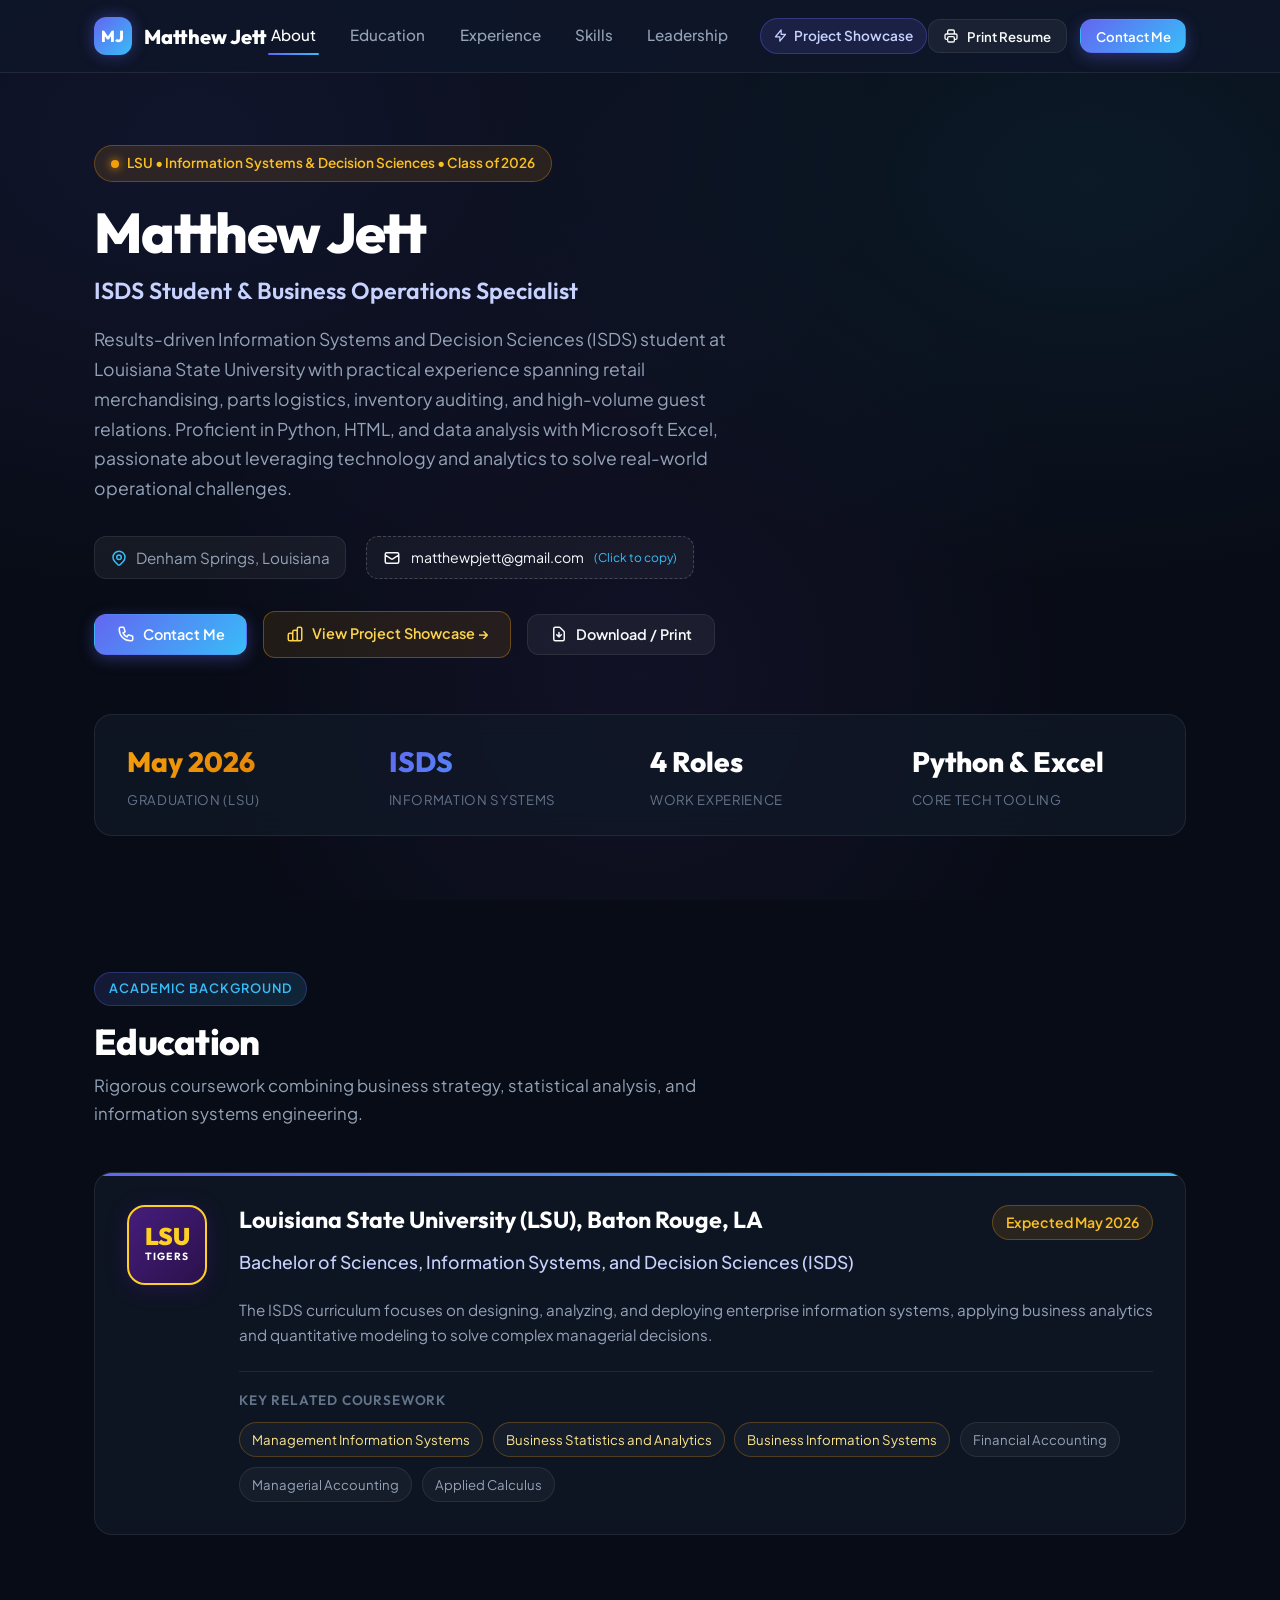
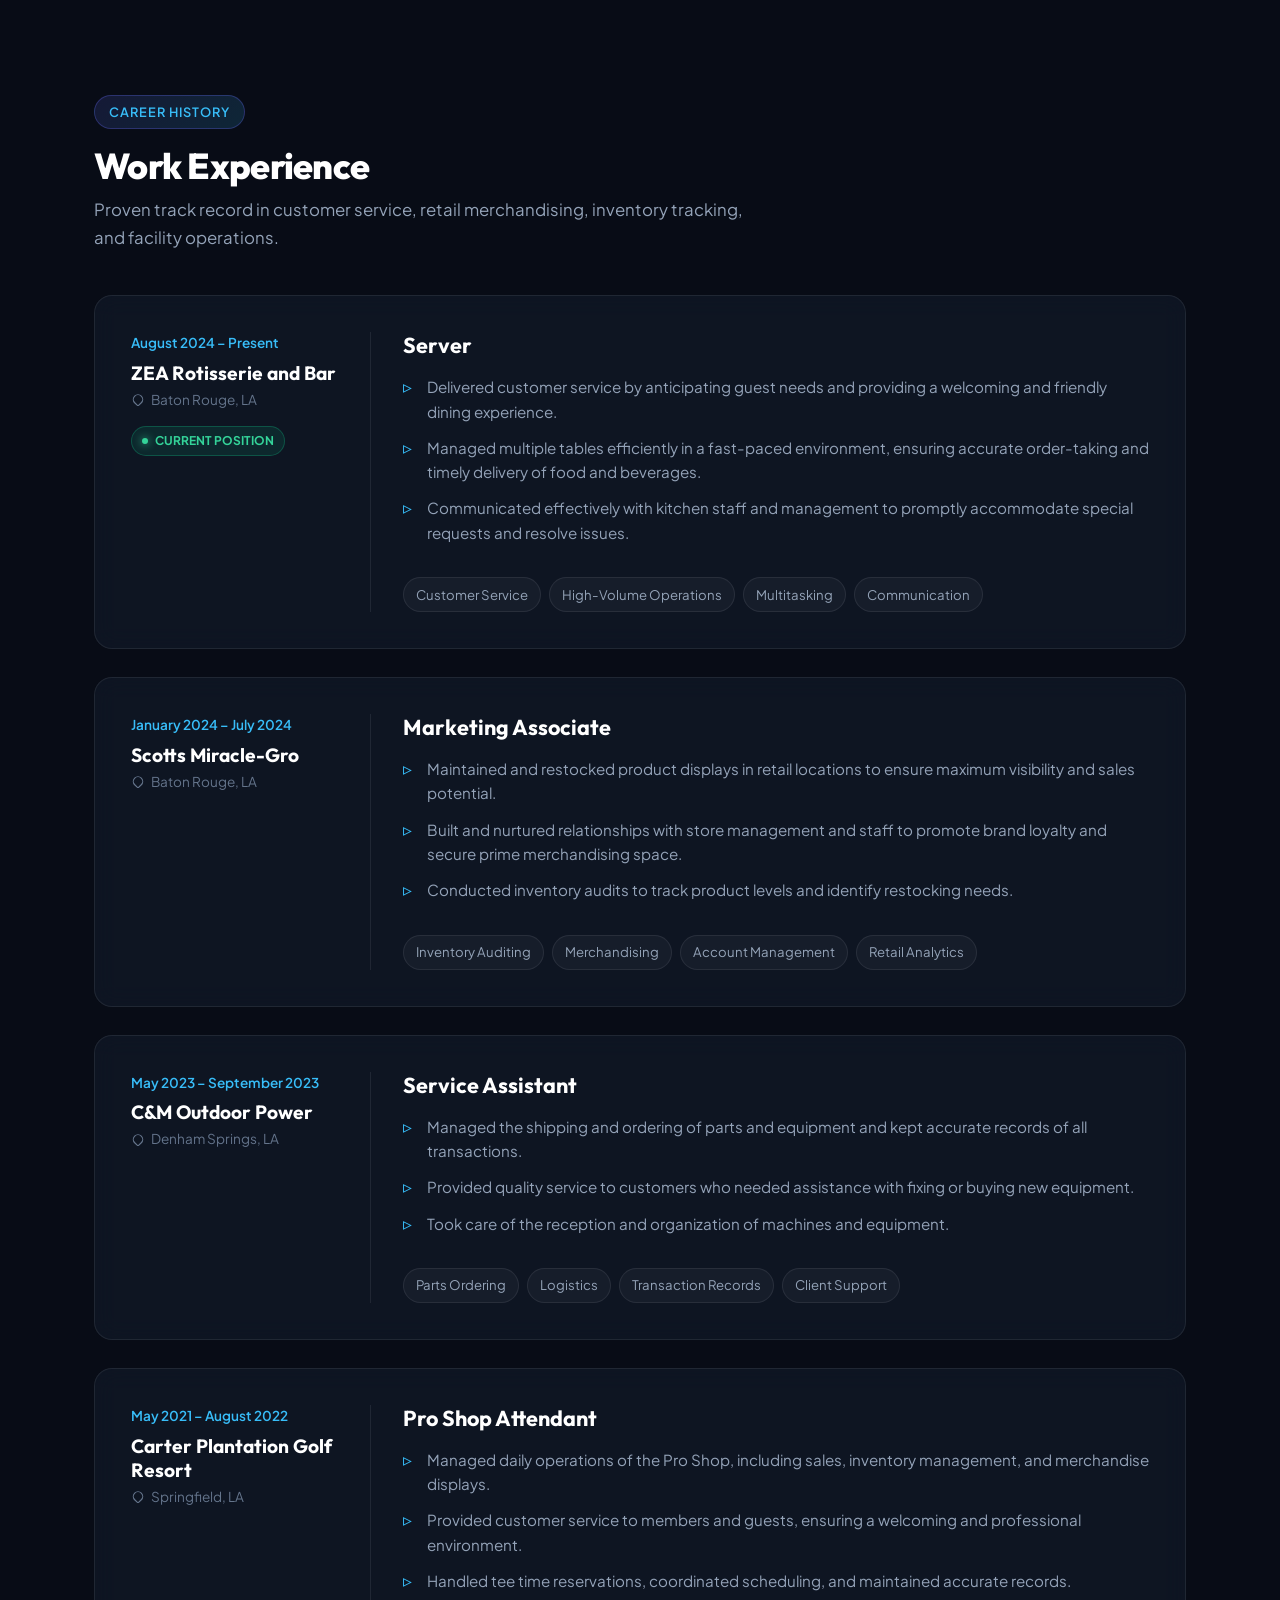
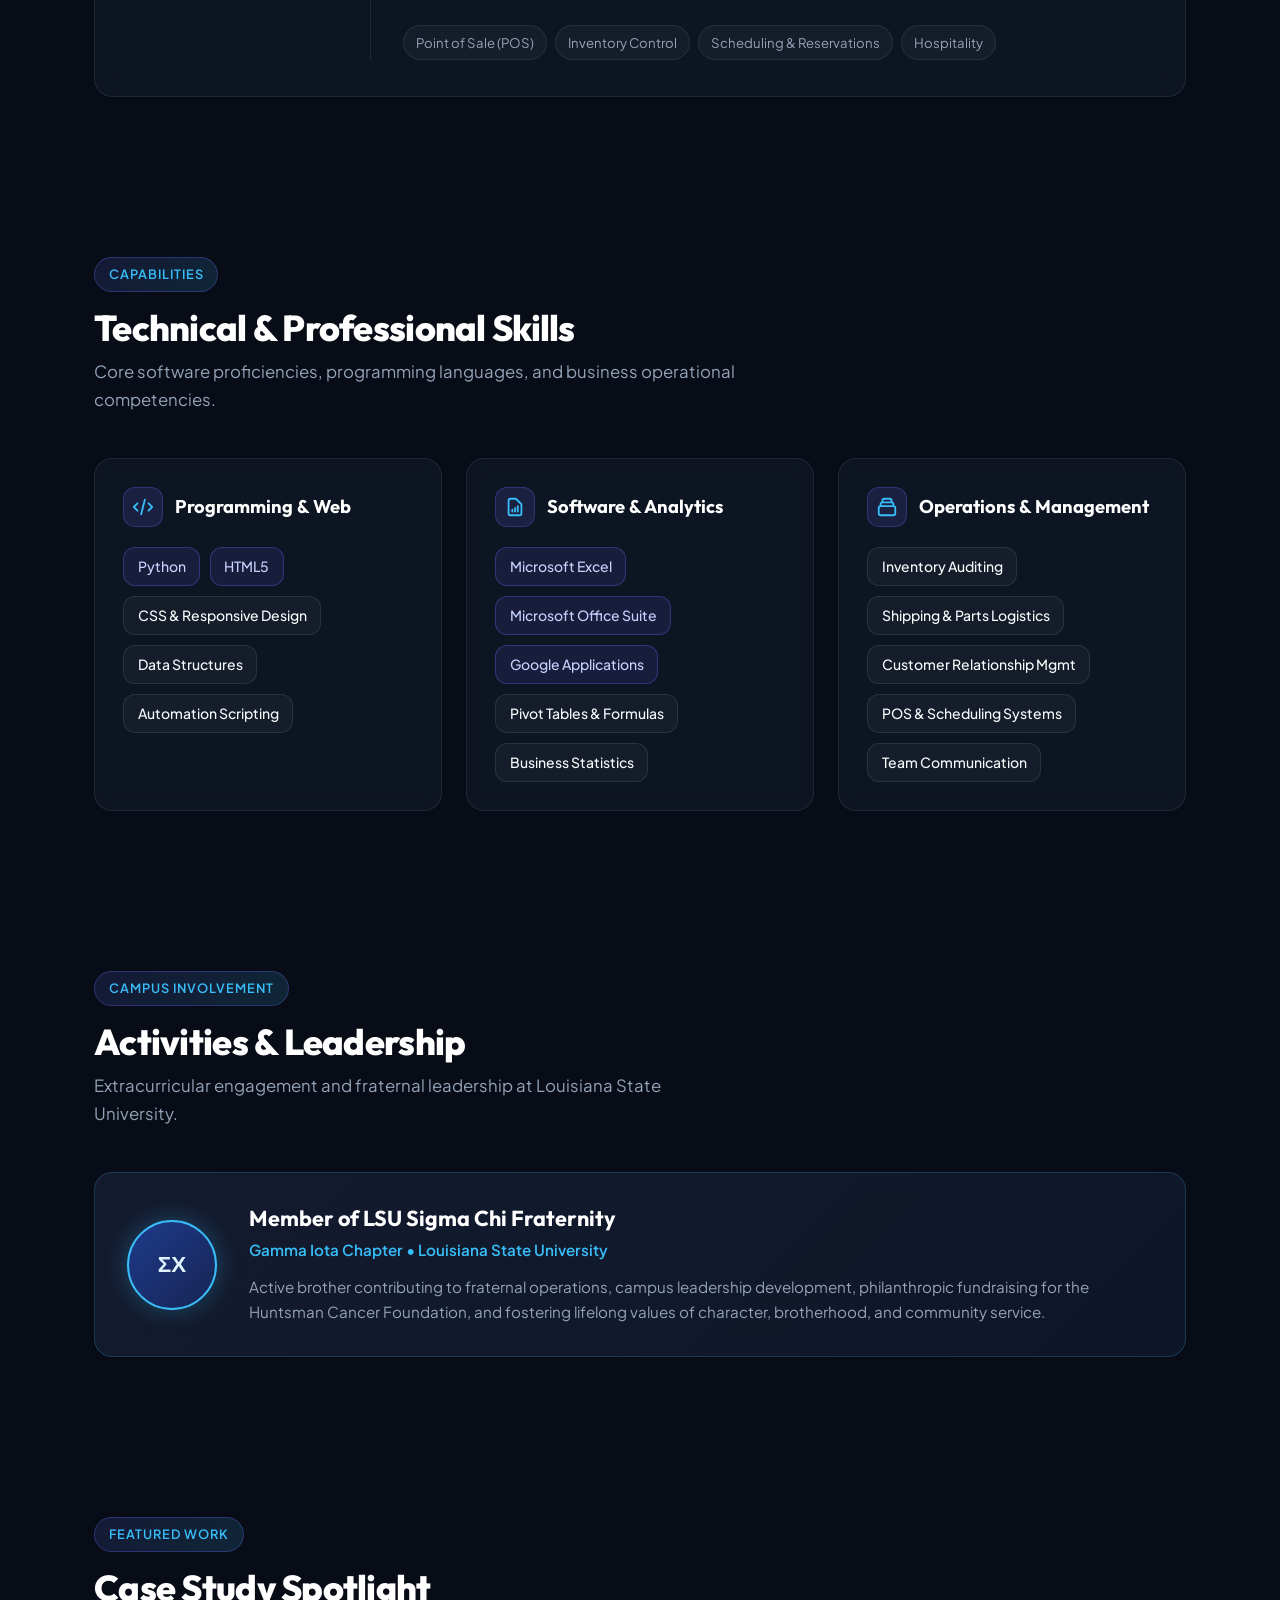
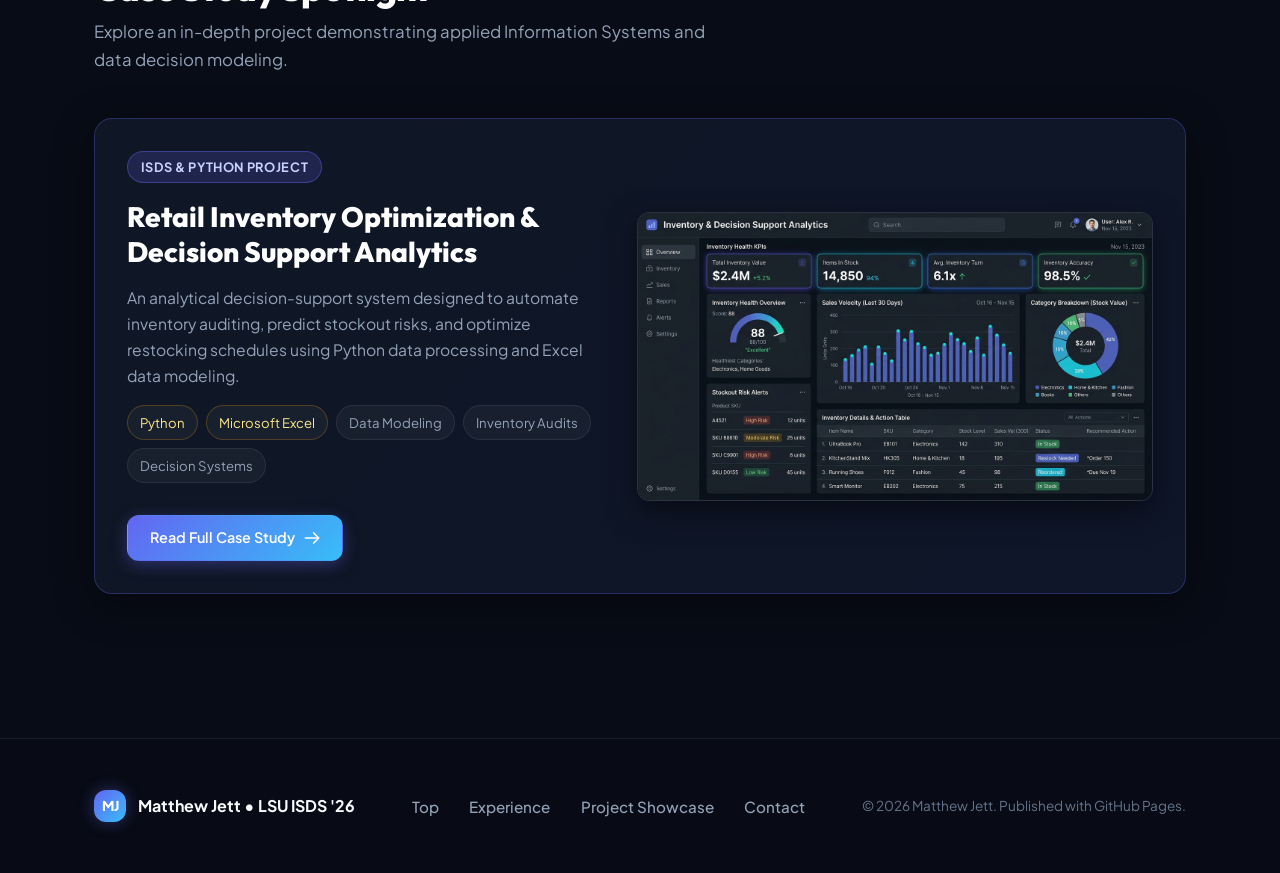
==== index.html @ 6f2dfeb3 "Launch Matthew Jett resume and project showcase website" ====
<!DOCTYPE html>
<html lang="en">
<head>
  <meta charset="UTF-8">
  <meta name="viewport" content="width=device-width, initial-scale=1.0">
  <meta name="description" content="Matthew Jett — Information Systems and Decision Sciences (ISDS) Student at Louisiana State University (LSU). Professional resume, experience, skills, and projects.">
  <meta name="keywords" content="Matthew Jett, Resume, LSU, Information Systems, Decision Sciences, ISDS, Python, Excel, Business Analytics, Denham Springs Louisiana">
  <meta name="author" content="Matthew Jett">

  <title>Matthew Jett | Resume & Portfolio | LSU Information Systems & Decision Sciences</title>

  <!-- Preconnect to Google Fonts -->
  <link rel="preconnect" href="https://fonts.googleapis.com">
  <link rel="preconnect" href="https://fonts.gstatic.com" crossorigin>

  <!-- Stylesheet -->
  <link rel="stylesheet" href="./css/style.css">
</head>
<body>

  <!-- =========================================================================
       NAVIGATION BAR
       ========================================================================= -->
  <header class="navbar" id="navbar">
    <div class="container nav-container">
      <a href="#about" class="nav-brand" aria-label="Matthew Jett Home">
        <div class="brand-monogram">MJ</div>
        <span>Matthew Jett</span>
      </a>

      <!-- Desktop & Mobile Navigation Links -->
      <nav>
        <ul class="nav-menu" id="navMenu">
          <li><a href="#about" class="nav-link active">About</a></li>
          <li><a href="#education" class="nav-link">Education</a></li>
          <li><a href="#experience" class="nav-link">Experience</a></li>
          <li><a href="#skills" class="nav-link">Skills</a></li>
          <li><a href="#activities" class="nav-link">Leadership</a></li>
          <li>
            <a href="./project.html" class="nav-link-badge" id="navProjectLink">
              <svg width="15" height="15" fill="none" viewBox="0 0 24 24" stroke="currentColor">
                <path stroke-linecap="round" stroke-linejoin="round" stroke-width="2" d="M13 10V3L4 14h7v7l9-11h-7z" />
              </svg>
              Project Showcase
            </a>
          </li>
        </ul>
      </nav>

      <!-- Nav Actions (Print & Contact) -->
      <div class="nav-actions">
        <button type="button" class="btn btn-secondary btn-sm js-print-resume" id="navPrintBtn" title="Print or save as PDF">
          <svg width="16" height="16" fill="none" viewBox="0 0 24 24" stroke="currentColor">
            <path stroke-linecap="round" stroke-linejoin="round" stroke-width="2" d="M17 17h2a2 2 0 002-2v-4a2 2 0 00-2-2H5a2 2 0 00-2 2v4a2 2 0 002 2h2m2 4h6a2 2 0 002-2v-4a2 2 0 00-2-2H9a2 2 0 00-2 2v4a2 2 0 002 2zm8-12V5a2 2 0 00-2-2H9a2 2 0 00-2 2v4h10z" />
          </svg>
          Print Resume
        </button>
        <button type="button" class="btn btn-primary btn-sm js-open-contact" id="navContactBtn">
          Contact Me
        </button>
        <button type="button" class="nav-toggle" id="navToggle" aria-label="Toggle navigation menu" aria-expanded="false">
          <svg width="22" height="22" fill="none" viewBox="0 0 24 24" stroke="currentColor">
            <path stroke-linecap="round" stroke-linejoin="round" stroke-width="2" d="M4 6h16M4 12h16m-7 6h7" />
          </svg>
        </button>
      </div>
    </div>
  </header>

  <main>
    <!-- =========================================================================
         HERO SECTION (ABOUT & SUMMARY)
         ========================================================================= -->
    <section class="section hero-section" id="about">
      <div class="container">
        <div class="hero-grid">
          <div>
            <div class="hero-pill-badge">
              <span class="lsu-dot"></span>
              <span>LSU • Information Systems & Decision Sciences • Class of 2026</span>
            </div>
            <h1 class="hero-title">Matthew Jett</h1>
            <h2 class="hero-role">ISDS Student & Business Operations Specialist</h2>

            <p class="hero-bio">
              Results-driven Information Systems and Decision Sciences (ISDS) student at Louisiana State University 
              with practical experience spanning retail merchandising, parts logistics, inventory auditing, and high-volume guest relations. 
              Proficient in Python, HTML, and data analysis with Microsoft Excel, passionate about leveraging technology 
              and analytics to solve real-world operational challenges.
            </p>

            <!-- Quick Metadata (Location & Direct Email) -->
            <div class="hero-meta-bar">
              <div class="meta-item">
                <svg width="18" height="18" fill="none" viewBox="0 0 24 24" stroke="currentColor">
                  <path stroke-linecap="round" stroke-linejoin="round" stroke-width="2" d="M17.657 16.657L13.414 20.9a1.998 1.998 0 01-2.827 0l-4.244-4.243a8 8 0 1111.314 0z" />
                  <path stroke-linecap="round" stroke-linejoin="round" stroke-width="2" d="M15 11a3 3 0 11-6 0 3 3 0 016 0z" />
                </svg>
                <span>Denham Springs, Louisiana</span>
              </div>

              <!-- Interactive Email Pill -->
              <div class="email-copy-pill" id="heroCopyEmail" title="Click to copy email address">
                <svg width="18" height="18" fill="none" viewBox="0 0 24 24" stroke="currentColor">
                  <path stroke-linecap="round" stroke-linejoin="round" stroke-width="2" d="M3 8l7.89 5.26a2 2 0 002.22 0L21 8M5 19h14a2 2 0 002-2V7a2 2 0 00-2-2H5a2 2 0 00-2 2v10a2 2 0 002 2z" />
                </svg>
                <span>matthewpjett@gmail.com</span>
                <span class="copy-status-text">(Click to copy)</span>
              </div>
            </div>

            <!-- Call to Actions -->
            <div class="hero-cta-group">
              <button type="button" class="btn btn-primary js-open-contact" id="heroContactBtn">
                <svg width="18" height="18" fill="none" viewBox="0 0 24 24" stroke="currentColor">
                  <path stroke-linecap="round" stroke-linejoin="round" stroke-width="2" d="M3 5a2 2 0 012-2h3.28a1 1 0 01.948.684l1.498 4.493a1 1 0 01-.502 1.21l-2.257 1.13a11.042 11.042 0 005.516 5.516l1.13-2.257a1 1 0 011.21-.502l4.493 1.498a1 1 0 01.684.949V19a2 2 0 01-2 2h-1C9.716 21 3 14.284 3 6V5z" />
                </svg>
                Contact Me
              </button>

              <a href="./project.html" class="btn btn-outline-gold" id="heroExploreProjectBtn">
                <svg width="18" height="18" fill="none" viewBox="0 0 24 24" stroke="currentColor">
                  <path stroke-linecap="round" stroke-linejoin="round" stroke-width="2" d="M9 19v-6a2 2 0 00-2-2H5a2 2 0 00-2 2v6a2 2 0 002 2h2a2 2 0 002-2zm0 0V9a2 2 0 012-2h2a2 2 0 012 2v10m-6 0a2 2 0 002 2h2a2 2 0 002-2m0 0V5a2 2 0 012-2h2a2 2 0 012 2v14a2 2 0 01-2 2h-2a2 2 0 01-2-2z" />
                </svg>
                View Project Showcase →
              </a>

              <button type="button" class="btn btn-secondary js-print-resume" id="heroPrintBtn">
                <svg width="18" height="18" fill="none" viewBox="0 0 24 24" stroke="currentColor">
                  <path stroke-linecap="round" stroke-linejoin="round" stroke-width="2" d="M12 10v6m0 0l-3-3m3 3l3-3m2 8H7a2 2 0 01-2-2V5a2 2 0 012-2h5.586a1 1 0 01.707.293l5.414 5.414a1 1 0 01.293.707V19a2 2 0 01-2 2z" />
                </svg>
                Download / Print
              </button>
            </div>
          </div>
        </div>

        <!-- Quick Highlights Ribbon -->
        <div class="stats-ribbon">
          <div class="stat-item">
            <span class="stat-value text-gold">May 2026</span>
            <span class="stat-label">Graduation (LSU)</span>
          </div>
          <div class="stat-item">
            <span class="stat-value text-gradient">ISDS</span>
            <span class="stat-label">Information Systems</span>
          </div>
          <div class="stat-item">
            <span class="stat-value">4 Roles</span>
            <span class="stat-label">Work Experience</span>
          </div>
          <div class="stat-item">
            <span class="stat-value">Python & Excel</span>
            <span class="stat-label">Core Tech Tooling</span>
          </div>
        </div>
      </div>
    </section>

    <!-- =========================================================================
         EDUCATION SECTION
         ========================================================================= -->
    <section class="section" id="education">
      <div class="container">
        <div class="section-header">
          <span class="section-tag">Academic Background</span>
          <h2 class="section-title">Education</h2>
          <p class="section-subtitle">Rigorous coursework combining business strategy, statistical analysis, and information systems engineering.</p>
        </div>

        <div class="card card-glow-accent education-card">
          <div class="lsu-badge-container">
            <span class="lsu-text">LSU</span>
            <span class="lsu-sub">Tigers</span>
          </div>
          <div>
            <div class="edu-header">
              <h3 class="edu-school">Louisiana State University (LSU), Baton Rouge, LA</h3>
              <span class="edu-date">Expected May 2026</span>
            </div>
            <p class="edu-degree">Bachelor of Sciences, Information Systems, and Decision Sciences (ISDS)</p>
            <p style="color: var(--text-secondary); font-size: 0.95rem;">
              The ISDS curriculum focuses on designing, analyzing, and deploying enterprise information systems, applying 
              business analytics and quantitative modeling to solve complex managerial decisions.
            </p>

            <div class="coursework-box">
              <h4 class="coursework-title">Key Related Coursework</h4>
              <div class="tag-cloud">
                <span class="chip chip-gold">Management Information Systems</span>
                <span class="chip chip-gold">Business Statistics and Analytics</span>
                <span class="chip chip-gold">Business Information Systems</span>
                <span class="chip">Financial Accounting</span>
                <span class="chip">Managerial Accounting</span>
                <span class="chip">Applied Calculus</span>
              </div>
            </div>
          </div>
        </div>
      </div>
    </section>

    <!-- =========================================================================
         WORK EXPERIENCE SECTION
         ========================================================================= -->
    <section class="section" id="experience">
      <div class="container">
        <div class="section-header">
          <span class="section-tag">Career History</span>
          <h2 class="section-title">Work Experience</h2>
          <p class="section-subtitle">Proven track record in customer service, retail merchandising, inventory tracking, and facility operations.</p>
        </div>

        <div class="timeline-container">
          <!-- Job 1: ZEA Rotisserie and Bar -->
          <article class="card experience-card">
            <div class="exp-sidebar">
              <div class="exp-period">August 2024 – Present</div>
              <h3 class="exp-company">ZEA Rotisserie and Bar</h3>
              <div class="exp-location">
                <svg width="14" height="14" fill="none" viewBox="0 0 24 24" stroke="currentColor">
                  <path stroke-linecap="round" stroke-linejoin="round" stroke-width="2" d="M17.657 16.657L13.414 20.9a1.998 1.998 0 01-2.827 0l-4.244-4.243a8 8 0 1111.314 0z" />
                </svg>
                Baton Rouge, LA
              </div>
              <span class="exp-badge-active">Current Position</span>
            </div>
            <div class="exp-content">
              <h4 class="exp-role-title">Server</h4>
              <ul class="exp-bullets">
                <li>Delivered customer service by anticipating guest needs and providing a welcoming and friendly dining experience.</li>
                <li>Managed multiple tables efficiently in a fast-paced environment, ensuring accurate order-taking and timely delivery of food and beverages.</li>
                <li>Communicated effectively with kitchen staff and management to promptly accommodate special requests and resolve issues.</li>
              </ul>
              <div class="exp-tags">
                <span class="chip">Customer Service</span>
                <span class="chip">High-Volume Operations</span>
                <span class="chip">Multitasking</span>
                <span class="chip">Communication</span>
              </div>
            </div>
          </article>

          <!-- Job 2: Scotts Miracle-Gro -->
          <article class="card experience-card">
            <div class="exp-sidebar">
              <div class="exp-period">January 2024 – July 2024</div>
              <h3 class="exp-company">Scotts Miracle-Gro</h3>
              <div class="exp-location">
                <svg width="14" height="14" fill="none" viewBox="0 0 24 24" stroke="currentColor">
                  <path stroke-linecap="round" stroke-linejoin="round" stroke-width="2" d="M17.657 16.657L13.414 20.9a1.998 1.998 0 01-2.827 0l-4.244-4.243a8 8 0 1111.314 0z" />
                </svg>
                Baton Rouge, LA
              </div>
            </div>
            <div class="exp-content">
              <h4 class="exp-role-title">Marketing Associate</h4>
              <ul class="exp-bullets">
                <li>Maintained and restocked product displays in retail locations to ensure maximum visibility and sales potential.</li>
                <li>Built and nurtured relationships with store management and staff to promote brand loyalty and secure prime merchandising space.</li>
                <li>Conducted inventory audits to track product levels and identify restocking needs.</li>
              </ul>
              <div class="exp-tags">
                <span class="chip">Inventory Auditing</span>
                <span class="chip">Merchandising</span>
                <span class="chip">Account Management</span>
                <span class="chip">Retail Analytics</span>
              </div>
            </div>
          </article>

          <!-- Job 3: C&M Outdoor Power -->
          <article class="card experience-card">
            <div class="exp-sidebar">
              <div class="exp-period">May 2023 – September 2023</div>
              <h3 class="exp-company">C&M Outdoor Power</h3>
              <div class="exp-location">
                <svg width="14" height="14" fill="none" viewBox="0 0 24 24" stroke="currentColor">
                  <path stroke-linecap="round" stroke-linejoin="round" stroke-width="2" d="M17.657 16.657L13.414 20.9a1.998 1.998 0 01-2.827 0l-4.244-4.243a8 8 0 1111.314 0z" />
                </svg>
                Denham Springs, LA
              </div>
            </div>
            <div class="exp-content">
              <h4 class="exp-role-title">Service Assistant</h4>
              <ul class="exp-bullets">
                <li>Managed the shipping and ordering of parts and equipment and kept accurate records of all transactions.</li>
                <li>Provided quality service to customers who needed assistance with fixing or buying new equipment.</li>
                <li>Took care of the reception and organization of machines and equipment.</li>
              </ul>
              <div class="exp-tags">
                <span class="chip">Parts Ordering</span>
                <span class="chip">Logistics</span>
                <span class="chip">Transaction Records</span>
                <span class="chip">Client Support</span>
              </div>
            </div>
          </article>

          <!-- Job 4: Carter Plantation Golf Resort -->
          <article class="card experience-card">
            <div class="exp-sidebar">
              <div class="exp-period">May 2021 – August 2022</div>
              <h3 class="exp-company">Carter Plantation Golf Resort</h3>
              <div class="exp-location">
                <svg width="14" height="14" fill="none" viewBox="0 0 24 24" stroke="currentColor">
                  <path stroke-linecap="round" stroke-linejoin="round" stroke-width="2" d="M17.657 16.657L13.414 20.9a1.998 1.998 0 01-2.827 0l-4.244-4.243a8 8 0 1111.314 0z" />
                </svg>
                Springfield, LA
              </div>
            </div>
            <div class="exp-content">
              <h4 class="exp-role-title">Pro Shop Attendant</h4>
              <ul class="exp-bullets">
                <li>Managed daily operations of the Pro Shop, including sales, inventory management, and merchandise displays.</li>
                <li>Provided customer service to members and guests, ensuring a welcoming and professional environment.</li>
                <li>Handled tee time reservations, coordinated scheduling, and maintained accurate records.</li>
              </ul>
              <div class="exp-tags">
                <span class="chip">Point of Sale (POS)</span>
                <span class="chip">Inventory Control</span>
                <span class="chip">Scheduling & Reservations</span>
                <span class="chip">Hospitality</span>
              </div>
            </div>
          </article>
        </div>
      </div>
    </section>

    <!-- =========================================================================
         TECHNICAL & PROFESSIONAL SKILLS SECTION
         ========================================================================= -->
    <section class="section" id="skills">
      <div class="container">
        <div class="section-header">
          <span class="section-tag">Capabilities</span>
          <h2 class="section-title">Technical & Professional Skills</h2>
          <p class="section-subtitle">Core software proficiencies, programming languages, and business operational competencies.</p>
        </div>

        <div class="skills-grid">
          <!-- Programming & Web Card -->
          <div class="card skill-category-card">
            <div class="skill-cat-header">
              <div class="skill-cat-icon">
                <svg width="22" height="22" fill="none" viewBox="0 0 24 24" stroke="currentColor">
                  <path stroke-linecap="round" stroke-linejoin="round" stroke-width="2" d="M10 20l4-16m4 4l4 4-4 4M6 16l-4-4 4-4" />
                </svg>
              </div>
              <h3 class="skill-cat-title">Programming & Web</h3>
            </div>
            <div class="skill-pills-list">
              <span class="skill-badge featured">Python</span>
              <span class="skill-badge featured">HTML5</span>
              <span class="skill-badge">CSS & Responsive Design</span>
              <span class="skill-badge">Data Structures</span>
              <span class="skill-badge">Automation Scripting</span>
            </div>
          </div>

          <!-- Business Analytics & Productivity -->
          <div class="card skill-category-card">
            <div class="skill-cat-header">
              <div class="skill-cat-icon">
                <svg width="22" height="22" fill="none" viewBox="0 0 24 24" stroke="currentColor">
                  <path stroke-linecap="round" stroke-linejoin="round" stroke-width="2" d="M9 17v-2m3 2v-4m3 4v-6m2 10H7a2 2 0 01-2-2V5a2 2 0 012-2h5.586a1 1 0 01.707.293l5.414 5.414a1 1 0 01.293.707V19a2 2 0 01-2 2z" />
                </svg>
              </div>
              <h3 class="skill-cat-title">Software & Analytics</h3>
            </div>
            <div class="skill-pills-list">
              <span class="skill-badge featured">Microsoft Excel</span>
              <span class="skill-badge featured">Microsoft Office Suite</span>
              <span class="skill-badge featured">Google Applications</span>
              <span class="skill-badge">Pivot Tables & Formulas</span>
              <span class="skill-badge">Business Statistics</span>
            </div>
          </div>

          <!-- Operations & Business Management -->
          <div class="card skill-category-card">
            <div class="skill-cat-header">
              <div class="skill-cat-icon">
                <svg width="22" height="22" fill="none" viewBox="0 0 24 24" stroke="currentColor">
                  <path stroke-linecap="round" stroke-linejoin="round" stroke-width="2" d="M19 11H5m14 0a2 2 0 012 2v6a2 2 0 01-2 2H5a2 2 0 01-2-2v-6a2 2 0 012-2m14 0V9a2 2 0 00-2-2M5 11V9a2 2 0 012-2m0 0V5a2 2 0 012-2h6a2 2 0 012 2v2M7 7h10" />
                </svg>
              </div>
              <h3 class="skill-cat-title">Operations & Management</h3>
            </div>
            <div class="skill-pills-list">
              <span class="skill-badge">Inventory Auditing</span>
              <span class="skill-badge">Shipping & Parts Logistics</span>
              <span class="skill-badge">Customer Relationship Mgmt</span>
              <span class="skill-badge">POS & Scheduling Systems</span>
              <span class="skill-badge">Team Communication</span>
            </div>
          </div>
        </div>
      </div>
    </section>

    <!-- =========================================================================
         ACTIVITIES & LEADERSHIP SECTION
         ========================================================================= -->
    <section class="section" id="activities">
      <div class="container">
        <div class="section-header">
          <span class="section-tag">Campus Involvement</span>
          <h2 class="section-title">Activities & Leadership</h2>
          <p class="section-subtitle">Extracurricular engagement and fraternal leadership at Louisiana State University.</p>
        </div>

        <div class="card activities-card">
          <div class="frat-badge" title="Sigma Chi">ΣΧ</div>
          <div>
            <h3 class="activities-title">Member of LSU Sigma Chi Fraternity</h3>
            <div class="activities-chapter">Gamma Iota Chapter • Louisiana State University</div>
            <p class="activities-desc">
              Active brother contributing to fraternal operations, campus leadership development, 
              philanthropic fundraising for the Huntsman Cancer Foundation, and fostering lifelong values of character, 
              brotherhood, and community service.
            </p>
          </div>
        </div>
      </div>
    </section>

    <!-- =========================================================================
         FEATURED PROJECT SPOTLIGHT (LINK TO 2ND PAGE)
         ========================================================================= -->
    <section class="section" id="project-preview">
      <div class="container">
        <div class="section-header">
          <span class="section-tag">Featured Work</span>
          <h2 class="section-title">Case Study Spotlight</h2>
          <p class="section-subtitle">Explore an in-depth project demonstrating applied Information Systems and data decision modeling.</p>
        </div>

        <div class="card project-spotlight-card">
          <div class="spotlight-info">
            <span class="spotlight-badge">ISDS & Python Project</span>
            <h3 class="spotlight-title">Retail Inventory Optimization & Decision Support Analytics</h3>
            <p class="spotlight-desc">
              An analytical decision-support system designed to automate inventory auditing, predict stockout risks, 
              and optimize restocking schedules using Python data processing and Excel data modeling.
            </p>
            <div class="spotlight-tags">
              <span class="chip chip-gold">Python</span>
              <span class="chip chip-gold">Microsoft Excel</span>
              <span class="chip">Data Modeling</span>
              <span class="chip">Inventory Audits</span>
              <span class="chip">Decision Systems</span>
            </div>
            <div style="margin-top: 1rem;">
              <a href="./project.html" class="btn btn-primary" id="viewProjectCaseStudyBtn">
                Read Full Case Study
                <svg width="18" height="18" fill="none" viewBox="0 0 24 24" stroke="currentColor">
                  <path stroke-linecap="round" stroke-linejoin="round" stroke-width="2" d="M14 5l7 7m0 0l-7 7m7-7H3" />
                </svg>
              </a>
            </div>
          </div>
          <div class="spotlight-img-wrapper">
            <img src="./assets/images/dashboard-preview.jpg" alt="Inventory & Decision Support Analytics UI Preview" loading="lazy">
          </div>
        </div>
      </div>
    </section>
  </main>

  <!-- =========================================================================
       CONTACT MODAL (Triggered by Contact Me buttons)
       Displays phone number (225) 788-1050 & email with copy/call actions
       ========================================================================= -->
  <div class="modal-overlay" id="contactModal" role="dialog" aria-modal="true" aria-labelledby="modalTitle">
    <div class="modal-card">
      <button type="button" class="modal-close-btn" id="closeModalBtn" aria-label="Close dialog">&times;</button>
      
      <div class="modal-header">
        <div class="section-tag" style="margin-bottom: 0.5rem;">Get In Touch</div>
        <h3 class="modal-title" id="modalTitle">Contact Matthew Jett</h3>
        <p style="font-size: 0.9rem; color: var(--text-secondary);">
          Feel free to reach out directly via phone or email for opportunities, inquiries, or networking.
        </p>
      </div>

      <div class="modal-contacts-list">
        <!-- Phone Contact Tile -->
        <div class="contact-tile">
          <div class="contact-tile-info">
            <div class="contact-tile-icon">
              <svg width="20" height="20" fill="none" viewBox="0 0 24 24" stroke="currentColor">
                <path stroke-linecap="round" stroke-linejoin="round" stroke-width="2" d="M3 5a2 2 0 012-2h3.28a1 1 0 01.948.684l1.498 4.493a1 1 0 01-.502 1.21l-2.257 1.13a11.042 11.042 0 005.516 5.516l1.13-2.257a1 1 0 011.21-.502l4.493 1.498a1 1 0 01.684.949V19a2 2 0 01-2 2h-1C9.716 21 3 14.284 3 6V5z" />
              </svg>
            </div>
            <div>
              <div class="contact-tile-label">Phone Number</div>
              <div class="contact-tile-val">(225) 788-1050</div>
            </div>
          </div>
          <div style="display: flex; gap: 0.4rem;">
            <a href="tel:2257881050" class="btn btn-primary btn-sm" title="Call directly">Call</a>
            <button type="button" class="btn btn-secondary btn-sm" id="copyModalPhoneBtn" title="Copy phone number">Copy</button>
          </div>
        </div>

        <!-- Email Contact Tile -->
        <div class="contact-tile">
          <div class="contact-tile-info">
            <div class="contact-tile-icon">
              <svg width="20" height="20" fill="none" viewBox="0 0 24 24" stroke="currentColor">
                <path stroke-linecap="round" stroke-linejoin="round" stroke-width="2" d="M3 8l7.89 5.26a2 2 0 002.22 0L21 8M5 19h14a2 2 0 002-2V7a2 2 0 00-2-2H5a2 2 0 00-2 2v10a2 2 0 002 2z" />
              </svg>
            </div>
            <div>
              <div class="contact-tile-label">Direct Email</div>
              <div class="contact-tile-val">matthewpjett@gmail.com</div>
            </div>
          </div>
          <div style="display: flex; gap: 0.4rem;">
            <a href="mailto:matthewpjett@gmail.com" class="btn btn-primary btn-sm" title="Compose email">Email</a>
            <button type="button" class="btn btn-secondary btn-sm" id="copyModalEmailBtn" title="Copy email address">Copy</button>
          </div>
        </div>

        <!-- Location Tile -->
        <div class="contact-tile">
          <div class="contact-tile-info">
            <div class="contact-tile-icon">
              <svg width="20" height="20" fill="none" viewBox="0 0 24 24" stroke="currentColor">
                <path stroke-linecap="round" stroke-linejoin="round" stroke-width="2" d="M17.657 16.657L13.414 20.9a1.998 1.998 0 01-2.827 0l-4.244-4.243a8 8 0 1111.314 0z" />
              </svg>
            </div>
            <div>
              <div class="contact-tile-label">Location</div>
              <div class="contact-tile-val">Denham Springs, Louisiana</div>
            </div>
          </div>
          <span class="chip">US Central</span>
        </div>
      </div>
    </div>
  </div>

  <!-- =========================================================================
       FOOTER
       ========================================================================= -->
  <footer class="footer">
    <div class="container footer-content">
      <div class="footer-brand">
        <div class="brand-monogram" style="width: 2rem; height: 2rem; font-size: 0.85rem;">MJ</div>
        <span>Matthew Jett • LSU ISDS '26</span>
      </div>

      <div class="footer-links">
        <a href="#about" class="nav-link">Top</a>
        <a href="#experience" class="nav-link">Experience</a>
        <a href="./project.html" class="nav-link">Project Showcase</a>
        <a href="#" class="nav-link js-open-contact">Contact</a>
      </div>

      <div class="footer-copy">
        &copy; 2026 Matthew Jett. Published with GitHub Pages.
      </div>
    </div>
  </footer>

  <!-- Script -->
  <script src="./js/main.js"></script>
</body>
</html>
---- css/style.css ----
/* ==========================================================================
   MATTHEW JETT — RESUME & PORTFOLIO STYLESHEET
   Design System, Glassmorphic UI, Responsive Layout & Print Optimization
   ========================================================================== */

/* --- Google Fonts Import --- */
@import url('https://fonts.googleapis.com/css2?family=Outfit:wght@400;500;600;700;800&family=Plus+Jakarta+Sans:wght@300;400;500;600;700&family=JetBrains+Mono:wght@400;500&display=swap');

/* --- Design Tokens & CSS Variables --- */
:root {
  --bg-deep: #080c16;
  --bg-surface: #0f172a;
  --bg-card: rgba(17, 24, 39, 0.75);
  --bg-card-hover: rgba(28, 41, 68, 0.85);
  --bg-glass: rgba(15, 23, 42, 0.85);
  --bg-pill: rgba(255, 255, 255, 0.05);

  --border-subtle: rgba(255, 255, 255, 0.08);
  --border-card: rgba(255, 255, 255, 0.12);
  --border-focus: #6366f1;

  --text-main: #f8fafc;
  --text-secondary: #94a3b8;
  --text-muted: #64748b;
  --text-bright: #ffffff;

  --accent-primary: #6366f1;       /* Tech Indigo */
  --accent-secondary: #38bdf8;     /* Cyber Cyan */
  --accent-gold: #f59e0b;          /* LSU Warm Gold */
  --accent-emerald: #10b981;       /* Success Emerald */
  --accent-purple: #8b5cf6;        /* Royal Violet */

  --gradient-accent: linear-gradient(135deg, #6366f1 0%, #38bdf8 100%);
  --gradient-gold: linear-gradient(135deg, #f59e0b 0%, #d97706 100%);
  --gradient-badge: linear-gradient(135deg, rgba(99, 102, 241, 0.15) 0%, rgba(56, 189, 248, 0.15) 100%);
  --gradient-glow: radial-gradient(circle at 50% 0%, rgba(99, 102, 241, 0.18), transparent 70%);

  --font-body: 'Plus Jakarta Sans', system-ui, -apple-system, sans-serif;
  --font-heading: 'Outfit', 'Plus Jakarta Sans', sans-serif;
  --font-mono: 'JetBrains Mono', monospace;

  --shadow-sm: 0 2px 10px rgba(0, 0, 0, 0.2);
  --shadow-md: 0 10px 30px rgba(0, 0, 0, 0.35);
  --shadow-glow: 0 0 30px rgba(99, 102, 241, 0.25);

  --radius-sm: 6px;
  --radius-md: 12px;
  --radius-lg: 18px;
  --radius-full: 9999px;

  --transition-fast: 0.18s ease;
  --transition-base: 0.25s cubic-bezier(0.16, 1, 0.3, 1);
  --transition-smooth: 0.4s cubic-bezier(0.16, 1, 0.3, 1);

  --container-max: 1140px;
}

/* --- Global Reset & Box Sizing --- */
*, *::before, *::after {
  box-sizing: border-box;
  margin: 0;
  padding: 0;
}

html {
  scroll-behavior: smooth;
  color-scheme: dark;
  font-size: 16px;
}

body {
  background-color: var(--bg-deep);
  color: var(--text-main);
  font-family: var(--font-body);
  line-height: 1.65;
  overflow-x: hidden;
  background-image: 
    radial-gradient(at 15% 15%, rgba(99, 102, 241, 0.1) 0px, transparent 45%),
    radial-gradient(at 85% 20%, rgba(56, 189, 248, 0.08) 0px, transparent 40%),
    radial-gradient(at 50% 75%, rgba(139, 92, 246, 0.07) 0px, transparent 50%);
  background-attachment: fixed;
  min-height: 100vh;
}

/* --- Typography --- */
h1, h2, h3, h4, h5, h6 {
  font-family: var(--font-heading);
  color: var(--text-bright);
  line-height: 1.25;
  font-weight: 700;
}

a {
  color: inherit;
  text-decoration: none;
  transition: var(--transition-base);
}

p {
  color: var(--text-secondary);
}

/* --- Container & Utilities --- */
.container {
  max-width: var(--container-max);
  margin: 0 auto;
  padding: 0 1.5rem;
}

.text-gradient {
  background: var(--gradient-accent);
  -webkit-background-clip: text;
  -webkit-text-fill-color: transparent;
  background-clip: text;
}

.text-gold {
  background: var(--gradient-gold);
  -webkit-background-clip: text;
  -webkit-text-fill-color: transparent;
  background-clip: text;
}

.section {
  padding: 5rem 0;
  position: relative;
}

.section-header {
  margin-bottom: 2.75rem;
}

.section-tag {
  display: inline-flex;
  align-items: center;
  gap: 0.5rem;
  padding: 0.35rem 0.85rem;
  background: var(--gradient-badge);
  border: 1px solid rgba(99, 102, 241, 0.3);
  border-radius: var(--radius-full);
  font-size: 0.8rem;
  font-weight: 600;
  color: var(--accent-secondary);
  text-transform: uppercase;
  letter-spacing: 0.08em;
  margin-bottom: 0.85rem;
}

.section-title {
  font-size: 2.25rem;
  font-weight: 800;
  letter-spacing: -0.02em;
}

.section-subtitle {
  font-size: 1.05rem;
  color: var(--text-secondary);
  margin-top: 0.5rem;
  max-width: 650px;
}

/* --- Navigation Bar --- */
.navbar {
  position: sticky;
  top: 0;
  z-index: 1000;
  background: var(--bg-glass);
  backdrop-filter: blur(16px);
  -webkit-backdrop-filter: blur(16px);
  border-bottom: 1px solid var(--border-subtle);
  transition: var(--transition-base);
}

.navbar.scrolled {
  box-shadow: 0 4px 20px rgba(0, 0, 0, 0.4);
}

.nav-container {
  display: flex;
  align-items: center;
  justify-content: space-between;
  height: 4.5rem;
}

.nav-brand {
  display: flex;
  align-items: center;
  gap: 0.75rem;
  font-family: var(--font-heading);
  font-weight: 800;
  font-size: 1.25rem;
  color: var(--text-bright);
}

.brand-monogram {
  width: 2.35rem;
  height: 2.35rem;
  border-radius: var(--radius-md);
  background: var(--gradient-accent);
  color: #fff;
  display: flex;
  align-items: center;
  justify-content: center;
  font-size: 1rem;
  font-weight: 800;
  box-shadow: 0 0 15px rgba(99, 102, 241, 0.4);
}

.nav-menu {
  display: flex;
  align-items: center;
  gap: 1.75rem;
  list-style: none;
}

.nav-link {
  color: var(--text-secondary);
  font-weight: 500;
  font-size: 0.95rem;
  padding: 0.4rem 0.2rem;
  position: relative;
}

.nav-link:hover, .nav-link.active {
  color: var(--text-bright);
}

.nav-link.active::after {
  content: '';
  position: absolute;
  bottom: -4px;
  left: 0;
  width: 100%;
  height: 2px;
  background: var(--gradient-accent);
  border-radius: 2px;
}

.nav-link-badge {
  display: inline-flex;
  align-items: center;
  gap: 0.35rem;
  padding: 0.35rem 0.8rem;
  background: rgba(99, 102, 241, 0.15);
  border: 1px solid rgba(99, 102, 241, 0.35);
  border-radius: var(--radius-full);
  color: #c7d2fe;
  font-size: 0.85rem;
  font-weight: 600;
  transition: var(--transition-base);
}

.nav-link-badge:hover {
  background: rgba(99, 102, 241, 0.3);
  color: #ffffff;
  border-color: var(--accent-secondary);
  transform: translateY(-1px);
}

.nav-actions {
  display: flex;
  align-items: center;
  gap: 0.85rem;
}

.nav-toggle {
  display: none;
  background: transparent;
  border: 1px solid var(--border-subtle);
  border-radius: var(--radius-sm);
  color: var(--text-main);
  padding: 0.5rem;
  cursor: pointer;
}

/* --- Buttons --- */
.btn {
  display: inline-flex;
  align-items: center;
  justify-content: center;
  gap: 0.5rem;
  padding: 0.65rem 1.35rem;
  font-family: var(--font-body);
  font-size: 0.9rem;
  font-weight: 600;
  border-radius: var(--radius-md);
  border: 1px solid transparent;
  cursor: pointer;
  transition: var(--transition-base);
}

.btn-primary {
  background: var(--gradient-accent);
  color: #ffffff;
  box-shadow: 0 4px 15px rgba(99, 102, 241, 0.35);
}

.btn-primary:hover {
  box-shadow: 0 6px 25px rgba(99, 102, 241, 0.5);
  transform: translateY(-2px);
}

.btn-secondary {
  background: rgba(255, 255, 255, 0.05);
  color: var(--text-main);
  border-color: var(--border-subtle);
}

.btn-secondary:hover {
  background: rgba(255, 255, 255, 0.1);
  border-color: rgba(255, 255, 255, 0.25);
  color: #fff;
  transform: translateY(-2px);
}

.btn-outline-gold {
  background: rgba(245, 158, 11, 0.1);
  border-color: rgba(245, 158, 11, 0.35);
  color: #fcd34d;
}

.btn-outline-gold:hover {
  background: rgba(245, 158, 11, 0.2);
  border-color: #f59e0b;
  color: #fff;
  transform: translateY(-2px);
}

.btn-sm {
  padding: 0.45rem 0.9rem;
  font-size: 0.825rem;
}

/* --- Hero Section --- */
.hero-section {
  padding: 4.5rem 0 3.5rem;
  position: relative;
}

.hero-grid {
  display: grid;
  grid-template-columns: 1fr auto;
  gap: 3rem;
  align-items: center;
}

.hero-pill-badge {
  display: inline-flex;
  align-items: center;
  gap: 0.5rem;
  padding: 0.4rem 1rem;
  background: rgba(245, 158, 11, 0.12);
  border: 1px solid rgba(245, 158, 11, 0.3);
  border-radius: var(--radius-full);
  color: #fbbf24;
  font-size: 0.85rem;
  font-weight: 600;
  margin-bottom: 1.25rem;
}

.hero-pill-badge .lsu-dot {
  width: 8px;
  height: 8px;
  border-radius: 50%;
  background-color: #f59e0b;
  box-shadow: 0 0 10px #f59e0b;
}

.hero-title {
  font-size: 3.5rem;
  font-weight: 800;
  letter-spacing: -0.03em;
  line-height: 1.1;
  margin-bottom: 0.75rem;
}

.hero-role {
  font-size: 1.45rem;
  font-weight: 600;
  color: #c7d2fe;
  margin-bottom: 1.25rem;
}

.hero-bio {
  font-size: 1.1rem;
  color: var(--text-secondary);
  line-height: 1.7;
  max-width: 680px;
  margin-bottom: 2rem;
}

.hero-meta-bar {
  display: flex;
  flex-wrap: wrap;
  gap: 1.25rem;
  margin-bottom: 2rem;
}

.meta-item {
  display: inline-flex;
  align-items: center;
  gap: 0.5rem;
  font-size: 0.95rem;
  color: var(--text-secondary);
  background: var(--bg-pill);
  padding: 0.45rem 0.95rem;
  border-radius: var(--radius-md);
  border: 1px solid var(--border-subtle);
}

.meta-item svg {
  color: var(--accent-secondary);
}

.hero-cta-group {
  display: flex;
  flex-wrap: wrap;
  align-items: center;
  gap: 1rem;
}

/* Quick Interactive Copy Email Pill */
.email-copy-pill {
  display: inline-flex;
  align-items: center;
  gap: 0.6rem;
  padding: 0.55rem 1rem;
  background: rgba(255, 255, 255, 0.04);
  border: 1px dashed rgba(255, 255, 255, 0.2);
  border-radius: var(--radius-md);
  color: var(--text-main);
  font-size: 0.88rem;
  cursor: pointer;
  transition: var(--transition-base);
}

.email-copy-pill:hover {
  background: rgba(99, 102, 241, 0.12);
  border-color: var(--accent-primary);
  color: #fff;
}

.copy-status-text {
  font-size: 0.75rem;
  color: var(--accent-secondary);
}

/* Quick Highlight Stats Ribbon */
.stats-ribbon {
  display: grid;
  grid-template-columns: repeat(4, 1fr);
  gap: 1.25rem;
  margin-top: 3.5rem;
  padding: 1.5rem 2rem;
  background: var(--bg-card);
  border: 1px solid var(--border-subtle);
  border-radius: var(--radius-lg);
  backdrop-filter: blur(12px);
}

.stat-item {
  display: flex;
  flex-direction: column;
}

.stat-value {
  font-family: var(--font-heading);
  font-size: 1.75rem;
  font-weight: 800;
  color: var(--text-bright);
}

.stat-label {
  font-size: 0.825rem;
  color: var(--text-muted);
  text-transform: uppercase;
  letter-spacing: 0.05em;
  margin-top: 0.25rem;
}

/* --- Section Cards Common --- */
.card {
  background: var(--bg-card);
  border: 1px solid var(--border-subtle);
  border-radius: var(--radius-lg);
  padding: 2rem;
  backdrop-filter: blur(12px);
  -webkit-backdrop-filter: blur(12px);
  transition: var(--transition-smooth);
  position: relative;
  overflow: hidden;
}

.card:hover {
  border-color: var(--border-card);
  background: var(--bg-card-hover);
  transform: translateY(-3px);
  box-shadow: var(--shadow-md);
}

.card-glow-accent::before {
  content: '';
  position: absolute;
  top: 0;
  left: 0;
  width: 100%;
  height: 3px;
  background: var(--gradient-accent);
}

/* --- Education Section --- */
.education-card {
  display: grid;
  grid-template-columns: auto 1fr;
  gap: 2rem;
  align-items: start;
}

.lsu-badge-container {
  width: 80px;
  height: 80px;
  border-radius: var(--radius-lg);
  background: linear-gradient(135deg, #461D7C 0%, #2A114B 100%);
  border: 2px solid #FDD023;
  display: flex;
  flex-direction: column;
  align-items: center;
  justify-content: center;
  font-family: var(--font-heading);
  box-shadow: 0 4px 20px rgba(70, 29, 124, 0.4);
}

.lsu-text {
  font-size: 1.5rem;
  font-weight: 900;
  color: #FDD023;
  line-height: 1;
}

.lsu-sub {
  font-size: 0.65rem;
  font-weight: 700;
  color: #ffffff;
  text-transform: uppercase;
  letter-spacing: 0.1em;
}

.edu-header {
  display: flex;
  justify-content: space-between;
  align-items: flex-start;
  flex-wrap: wrap;
  gap: 1rem;
  margin-bottom: 0.5rem;
}

.edu-school {
  font-size: 1.45rem;
  font-weight: 700;
}

.edu-date {
  font-size: 0.88rem;
  font-weight: 600;
  color: #fbbf24;
  background: rgba(245, 158, 11, 0.12);
  border: 1px solid rgba(245, 158, 11, 0.3);
  padding: 0.3rem 0.8rem;
  border-radius: var(--radius-full);
}

.edu-degree {
  font-size: 1.1rem;
  color: #c7d2fe;
  font-weight: 500;
  margin-bottom: 1.25rem;
}

.coursework-box {
  margin-top: 1.5rem;
  padding-top: 1.25rem;
  border-top: 1px solid var(--border-subtle);
}

.coursework-title {
  font-size: 0.85rem;
  text-transform: uppercase;
  letter-spacing: 0.06em;
  color: var(--text-muted);
  font-weight: 600;
  margin-bottom: 0.85rem;
}

.tag-cloud {
  display: flex;
  flex-wrap: wrap;
  gap: 0.6rem;
}

.chip {
  display: inline-flex;
  align-items: center;
  gap: 0.35rem;
  padding: 0.35rem 0.75rem;
  background: rgba(255, 255, 255, 0.04);
  border: 1px solid rgba(255, 255, 255, 0.08);
  border-radius: var(--radius-full);
  font-size: 0.825rem;
  color: var(--text-secondary);
  transition: var(--transition-fast);
}

.chip:hover {
  background: rgba(99, 102, 241, 0.15);
  border-color: rgba(99, 102, 241, 0.4);
  color: #fff;
  transform: translateY(-1px);
}

.chip-gold {
  border-color: rgba(245, 158, 11, 0.25);
  color: #fde68a;
}

/* --- Experience Timeline --- */
.timeline-container {
  display: flex;
  flex-direction: column;
  gap: 1.75rem;
  position: relative;
}

.experience-card {
  display: grid;
  grid-template-columns: 240px 1fr;
  gap: 2rem;
  padding: 2.25rem;
}

.exp-sidebar {
  border-right: 1px solid var(--border-subtle);
  padding-right: 1.5rem;
}

.exp-period {
  font-size: 0.85rem;
  font-weight: 600;
  color: var(--accent-secondary);
  margin-bottom: 0.4rem;
}

.exp-company {
  font-size: 1.2rem;
  font-weight: 700;
  color: var(--text-bright);
  margin-bottom: 0.25rem;
}

.exp-location {
  font-size: 0.85rem;
  color: var(--text-muted);
  display: flex;
  align-items: center;
  gap: 0.35rem;
  margin-bottom: 0.85rem;
}

.exp-badge-active {
  display: inline-flex;
  align-items: center;
  gap: 0.4rem;
  padding: 0.25rem 0.65rem;
  background: rgba(16, 185, 129, 0.12);
  border: 1px solid rgba(16, 185, 129, 0.3);
  border-radius: var(--radius-full);
  font-size: 0.75rem;
  font-weight: 700;
  color: #34d399;
  text-transform: uppercase;
}

.exp-badge-active::before {
  content: '';
  width: 6px;
  height: 6px;
  border-radius: 50%;
  background-color: #34d399;
  box-shadow: 0 0 8px #34d399;
}

.exp-content {
  display: flex;
  flex-direction: column;
}

.exp-role-title {
  font-size: 1.35rem;
  font-weight: 700;
  margin-bottom: 1rem;
  color: #ffffff;
}

.exp-bullets {
  list-style: none;
  display: flex;
  flex-direction: column;
  gap: 0.75rem;
  margin-bottom: 1.25rem;
}

.exp-bullets li {
  position: relative;
  padding-left: 1.5rem;
  color: var(--text-secondary);
  font-size: 0.95rem;
  line-height: 1.6;
}

.exp-bullets li::before {
  content: '▹';
  position: absolute;
  left: 0;
  color: var(--accent-secondary);
  font-size: 1.1rem;
  line-height: 1.3;
}

.exp-tags {
  display: flex;
  flex-wrap: wrap;
  gap: 0.5rem;
  margin-top: auto;
  padding-top: 0.75rem;
}

/* --- Skills Matrix --- */
.skills-grid {
  display: grid;
  grid-template-columns: repeat(3, 1fr);
  gap: 1.5rem;
}

.skill-category-card {
  padding: 1.75rem;
}

.skill-cat-header {
  display: flex;
  align-items: center;
  gap: 0.75rem;
  margin-bottom: 1.25rem;
}

.skill-cat-icon {
  width: 2.5rem;
  height: 2.5rem;
  border-radius: var(--radius-md);
  background: rgba(99, 102, 241, 0.15);
  border: 1px solid rgba(99, 102, 241, 0.3);
  display: flex;
  align-items: center;
  justify-content: center;
  color: var(--accent-secondary);
}

.skill-cat-title {
  font-size: 1.15rem;
  font-weight: 700;
}

.skill-pills-list {
  display: flex;
  flex-wrap: wrap;
  gap: 0.6rem;
}

.skill-badge {
  display: inline-flex;
  align-items: center;
  gap: 0.45rem;
  padding: 0.45rem 0.85rem;
  background: rgba(255, 255, 255, 0.04);
  border: 1px solid rgba(255, 255, 255, 0.09);
  border-radius: var(--radius-md);
  font-size: 0.875rem;
  font-weight: 500;
  color: var(--text-main);
  transition: var(--transition-fast);
}

.skill-badge:hover {
  border-color: var(--accent-primary);
  background: rgba(99, 102, 241, 0.15);
  transform: translateY(-2px);
  color: #fff;
}

.skill-badge.featured {
  background: rgba(99, 102, 241, 0.12);
  border-color: rgba(99, 102, 241, 0.35);
  color: #c7d2fe;
}

/* --- Activities & Leadership --- */
.activities-card {
  display: grid;
  grid-template-columns: auto 1fr;
  gap: 2rem;
  align-items: center;
  background: linear-gradient(135deg, rgba(22, 30, 51, 0.85) 0%, rgba(15, 23, 42, 0.95) 100%);
  border: 1px solid rgba(56, 189, 248, 0.2);
}

.frat-badge {
  width: 90px;
  height: 90px;
  border-radius: 50%;
  background: linear-gradient(135deg, #1e3a8a 0%, #172554 100%);
  border: 2px solid #38bdf8;
  display: flex;
  align-items: center;
  justify-content: center;
  font-family: var(--font-heading);
  font-size: 1.4rem;
  font-weight: 900;
  color: #e0f2fe;
  box-shadow: 0 0 25px rgba(56, 189, 248, 0.3);
}

.activities-title {
  font-size: 1.35rem;
  font-weight: 700;
  margin-bottom: 0.35rem;
}

.activities-chapter {
  font-size: 0.95rem;
  color: var(--accent-secondary);
  font-weight: 600;
  margin-bottom: 0.75rem;
}

.activities-desc {
  font-size: 0.95rem;
  line-height: 1.65;
  color: var(--text-secondary);
}

/* --- Featured Project Spotlight Card on Resume Home --- */
.project-spotlight-card {
  display: grid;
  grid-template-columns: 1fr 1.1fr;
  gap: 2.5rem;
  align-items: center;
  background: linear-gradient(135deg, rgba(17, 24, 39, 0.9) 0%, rgba(15, 23, 42, 0.95) 100%);
  border: 1px solid rgba(99, 102, 241, 0.3);
  box-shadow: 0 10px 40px rgba(0, 0, 0, 0.4);
}

.project-spotlight-card:hover {
  border-color: rgba(99, 102, 241, 0.6);
  box-shadow: 0 15px 50px rgba(99, 102, 241, 0.2);
}

.spotlight-info {
  display: flex;
  flex-direction: column;
  gap: 1rem;
}

.spotlight-badge {
  display: inline-flex;
  align-items: center;
  gap: 0.4rem;
  width: fit-content;
  padding: 0.3rem 0.8rem;
  background: rgba(99, 102, 241, 0.2);
  border: 1px solid rgba(99, 102, 241, 0.4);
  border-radius: var(--radius-full);
  font-size: 0.8rem;
  font-weight: 700;
  color: #c7d2fe;
  text-transform: uppercase;
  letter-spacing: 0.05em;
}

.spotlight-title {
  font-size: 1.75rem;
  font-weight: 800;
  line-height: 1.25;
}

.spotlight-desc {
  font-size: 0.98rem;
  color: var(--text-secondary);
  line-height: 1.65;
}

.spotlight-tags {
  display: flex;
  flex-wrap: wrap;
  gap: 0.5rem;
}

.spotlight-img-wrapper {
  position: relative;
  border-radius: var(--radius-md);
  overflow: hidden;
  border: 1px solid rgba(255, 255, 255, 0.12);
  box-shadow: 0 10px 30px rgba(0, 0, 0, 0.5);
  transition: var(--transition-smooth);
}

.project-spotlight-card:hover .spotlight-img-wrapper {
  transform: scale(1.02);
  border-color: var(--accent-secondary);
}

.spotlight-img-wrapper img {
  width: 100%;
  height: auto;
  display: block;
}

/* --- Project Showcase Deep Dive Page (project.html) --- */
.project-hero {
  padding: 4.5rem 0 3rem;
  border-bottom: 1px solid var(--border-subtle);
  position: relative;
}

.back-link {
  display: inline-flex;
  align-items: center;
  gap: 0.5rem;
  font-size: 0.9rem;
  font-weight: 600;
  color: var(--accent-secondary);
  margin-bottom: 1.5rem;
  padding: 0.35rem 0.75rem;
  background: var(--bg-pill);
  border: 1px solid var(--border-subtle);
  border-radius: var(--radius-full);
}

.back-link:hover {
  background: rgba(56, 189, 248, 0.15);
  border-color: var(--accent-secondary);
  color: #fff;
  transform: translateX(-3px);
}

.project-meta-grid {
  display: grid;
  grid-template-columns: repeat(4, 1fr);
  gap: 1.5rem;
  margin-top: 2.5rem;
  padding: 1.5rem;
  background: var(--bg-card);
  border: 1px solid var(--border-subtle);
  border-radius: var(--radius-lg);
}

.proj-meta-item h4 {
  font-size: 0.75rem;
  text-transform: uppercase;
  letter-spacing: 0.08em;
  color: var(--text-muted);
  margin-bottom: 0.35rem;
}

.proj-meta-item p {
  font-size: 0.95rem;
  font-weight: 600;
  color: var(--text-bright);
}

.project-showcase-preview {
  margin: 3rem 0;
  border-radius: var(--radius-lg);
  overflow: hidden;
  border: 1px solid var(--border-card);
  box-shadow: var(--shadow-md);
}

.project-showcase-preview img {
  width: 100%;
  height: auto;
  display: block;
}

.metrics-grid {
  display: grid;
  grid-template-columns: repeat(3, 1fr);
  gap: 1.5rem;
  margin: 2.5rem 0;
}

.metric-card {
  padding: 1.75rem;
  text-align: center;
  background: var(--bg-card);
  border: 1px solid var(--border-subtle);
  border-radius: var(--radius-lg);
}

.metric-number {
  font-family: var(--font-heading);
  font-size: 2.5rem;
  font-weight: 800;
  margin-bottom: 0.35rem;
}

.metric-desc {
  font-size: 0.88rem;
  color: var(--text-secondary);
}

.code-snippet-box {
  background: #090d16;
  border: 1px solid var(--border-card);
  border-radius: var(--radius-md);
  padding: 1.5rem;
  font-family: var(--font-mono);
  font-size: 0.88rem;
  color: #e2e8f0;
  overflow-x: auto;
  margin: 1.5rem 0;
  line-height: 1.7;
}

.code-comment { color: #64748b; }
.code-keyword { color: #f43f5e; font-weight: 600; }
.code-func { color: #38bdf8; }
.code-str { color: #34d399; }
.code-num { color: #fbbf24; }

/* --- Contact Modal --- */
.modal-overlay {
  position: fixed;
  top: 0;
  left: 0;
  width: 100%;
  height: 100%;
  background: rgba(5, 8, 16, 0.85);
  backdrop-filter: blur(10px);
  -webkit-backdrop-filter: blur(10px);
  z-index: 2000;
  display: flex;
  align-items: center;
  justify-content: center;
  padding: 1.5rem;
  opacity: 0;
  pointer-events: none;
  transition: opacity 0.25s ease;
}

.modal-overlay.active {
  opacity: 1;
  pointer-events: auto;
}

.modal-card {
  background: var(--bg-surface);
  border: 1px solid var(--border-card);
  border-radius: var(--radius-lg);
  padding: 2.5rem;
  width: 100%;
  max-width: 480px;
  box-shadow: 0 25px 60px rgba(0, 0, 0, 0.7);
  transform: scale(0.95);
  transition: transform 0.25s cubic-bezier(0.16, 1, 0.3, 1);
  position: relative;
}

.modal-overlay.active .modal-card {
  transform: scale(1);
}

.modal-close-btn {
  position: absolute;
  top: 1.25rem;
  right: 1.25rem;
  background: transparent;
  border: none;
  color: var(--text-muted);
  font-size: 1.5rem;
  cursor: pointer;
  padding: 0.25rem;
  line-height: 1;
  transition: var(--transition-fast);
}

.modal-close-btn:hover {
  color: #fff;
}

.modal-header {
  margin-bottom: 1.5rem;
}

.modal-title {
  font-size: 1.5rem;
  font-weight: 800;
  margin-bottom: 0.35rem;
}

.modal-contacts-list {
  display: flex;
  flex-direction: column;
  gap: 1rem;
}

.contact-tile {
  display: flex;
  align-items: center;
  justify-content: space-between;
  padding: 1rem 1.25rem;
  background: rgba(255, 255, 255, 0.04);
  border: 1px solid var(--border-subtle);
  border-radius: var(--radius-md);
  transition: var(--transition-base);
}

.contact-tile:hover {
  background: rgba(99, 102, 241, 0.12);
  border-color: rgba(99, 102, 241, 0.3);
}

.contact-tile-info {
  display: flex;
  align-items: center;
  gap: 0.85rem;
}

.contact-tile-icon {
  width: 2.25rem;
  height: 2.25rem;
  border-radius: var(--radius-sm);
  background: rgba(99, 102, 241, 0.2);
  display: flex;
  align-items: center;
  justify-content: center;
  color: var(--accent-secondary);
}

.contact-tile-label {
  font-size: 0.75rem;
  text-transform: uppercase;
  color: var(--text-muted);
  letter-spacing: 0.05em;
}

.contact-tile-val {
  font-size: 0.95rem;
  font-weight: 600;
  color: var(--text-bright);
}

/* --- Footer --- */
.footer {
  border-top: 1px solid var(--border-subtle);
  background: rgba(8, 12, 22, 0.9);
  padding: 3rem 0;
  margin-top: 4rem;
}

.footer-content {
  display: flex;
  align-items: center;
  justify-content: space-between;
  flex-wrap: wrap;
  gap: 1.5rem;
}

.footer-brand {
  display: flex;
  align-items: center;
  gap: 0.75rem;
  font-weight: 700;
}

.footer-links {
  display: flex;
  gap: 1.5rem;
}

.footer-copy {
  font-size: 0.85rem;
  color: var(--text-muted);
}

/* --- Responsive Media Queries --- */
@media (max-width: 992px) {
  .hero-grid {
    grid-template-columns: 1fr;
    gap: 2rem;
  }

  .skills-grid {
    grid-template-columns: repeat(2, 1fr);
  }

  .experience-card {
    grid-template-columns: 1fr;
    gap: 1.25rem;
  }

  .exp-sidebar {
    border-right: none;
    border-bottom: 1px solid var(--border-subtle);
    padding-right: 0;
    padding-bottom: 1rem;
  }

  .project-spotlight-card {
    grid-template-columns: 1fr;
  }

  .project-meta-grid {
    grid-template-columns: repeat(2, 1fr);
  }

  .metrics-grid {
    grid-template-columns: 1fr;
  }

  .stats-ribbon {
    grid-template-columns: repeat(2, 1fr);
  }
}

@media (max-width: 768px) {
  .nav-menu {
    position: fixed;
    top: 4.5rem;
    left: 0;
    width: 100%;
    background: var(--bg-surface);
    border-bottom: 1px solid var(--border-subtle);
    flex-direction: column;
    padding: 1.5rem;
    gap: 1.25rem;
    display: none;
    box-shadow: 0 10px 30px rgba(0, 0, 0, 0.5);
  }

  .nav-menu.open {
    display: flex;
  }

  .nav-toggle {
    display: block;
  }

  .hero-title {
    font-size: 2.6rem;
  }

  .skills-grid {
    grid-template-columns: 1fr;
  }

  .education-card {
    grid-template-columns: 1fr;
  }

  .activities-card {
    grid-template-columns: 1fr;
    text-align: center;
  }

  .frat-badge {
    margin: 0 auto;
  }
}

@media (max-width: 480px) {
  .hero-title {
    font-size: 2.2rem;
  }

  .hero-cta-group {
    flex-direction: column;
    align-items: stretch;
  }

  .hero-cta-group .btn {
    width: 100%;
  }

  .stats-ribbon {
    grid-template-columns: 1fr;
  }
}

/* ==========================================================================
   PRINT OPTIMIZATION (@media print)
   Immaculate, single-page printable resume layout
   ========================================================================== */
@media print {
  @page {
    margin: 0.5in;
    size: letter portrait;
  }

  *, *::before, *::after {
    background: transparent !important;
    color: #000000 !important;
    box-shadow: none !important;
    text-shadow: none !important;
  }

  body {
    background: #ffffff !important;
    font-size: 11pt;
    line-height: 1.4;
    color: #111827 !important;
  }

  /* Hide interactive non-printable web UI components */
  .navbar,
  .footer,
  .nav-actions,
  .btn,
  .modal-overlay,
  .project-spotlight-card,
  .stats-ribbon,
  .email-copy-pill,
  .back-link,
  .nav-toggle {
    display: none !important;
  }

  .section {
    padding: 1rem 0 !important;
  }

  .hero-section {
    padding: 0 0 1rem !important;
    border-bottom: 2px solid #333;
    margin-bottom: 1rem;
  }

  .hero-title {
    font-size: 24pt !important;
    color: #000000 !important;
    margin-bottom: 0.2rem !important;
  }

  .hero-role {
    font-size: 13pt !important;
    color: #374151 !important;
    margin-bottom: 0.5rem !important;
  }

  .hero-meta-bar {
    display: flex !important;
    gap: 1.5rem !important;
    margin-bottom: 0.5rem !important;
    font-size: 10pt !important;
  }

  .card {
    border: none !important;
    padding: 0 !important;
    margin-bottom: 1rem !important;
    background: transparent !important;
  }

  .section-title {
    font-size: 14pt !important;
    text-transform: uppercase;
    border-bottom: 1px solid #999;
    padding-bottom: 0.25rem;
    margin-bottom: 0.75rem;
    letter-spacing: 0.05em;
  }

  .experience-card {
    display: block !important;
    padding: 0 !important;
    margin-bottom: 0.85rem !important;
    page-break-inside: avoid;
  }

  .exp-sidebar {
    border: none !important;
    padding: 0 !important;
    margin-bottom: 0.25rem !important;
  }

  .exp-company {
    font-size: 11pt !important;
    font-weight: bold !important;
    display: inline-block;
  }

  .exp-period {
    float: right;
    font-size: 10pt !important;
    font-weight: normal !important;
  }

  .exp-role-title {
    font-size: 11pt !important;
    font-style: italic;
    margin-bottom: 0.25rem !important;
  }

  .exp-bullets {
    padding-left: 1.25rem !important;
    margin-bottom: 0.5rem !important;
  }

  .exp-bullets li {
    padding-left: 0 !important;
    font-size: 10pt !important;
    line-height: 1.35 !important;
  }

  .exp-bullets li::before {
    display: none !important;
  }

  .chip, .skill-badge {
    border: 1px solid #ccc !important;
    background: #f3f4f6 !important;
    color: #111827 !important;
    font-size: 9pt !important;
    padding: 0.15rem 0.45rem !important;
  }
}
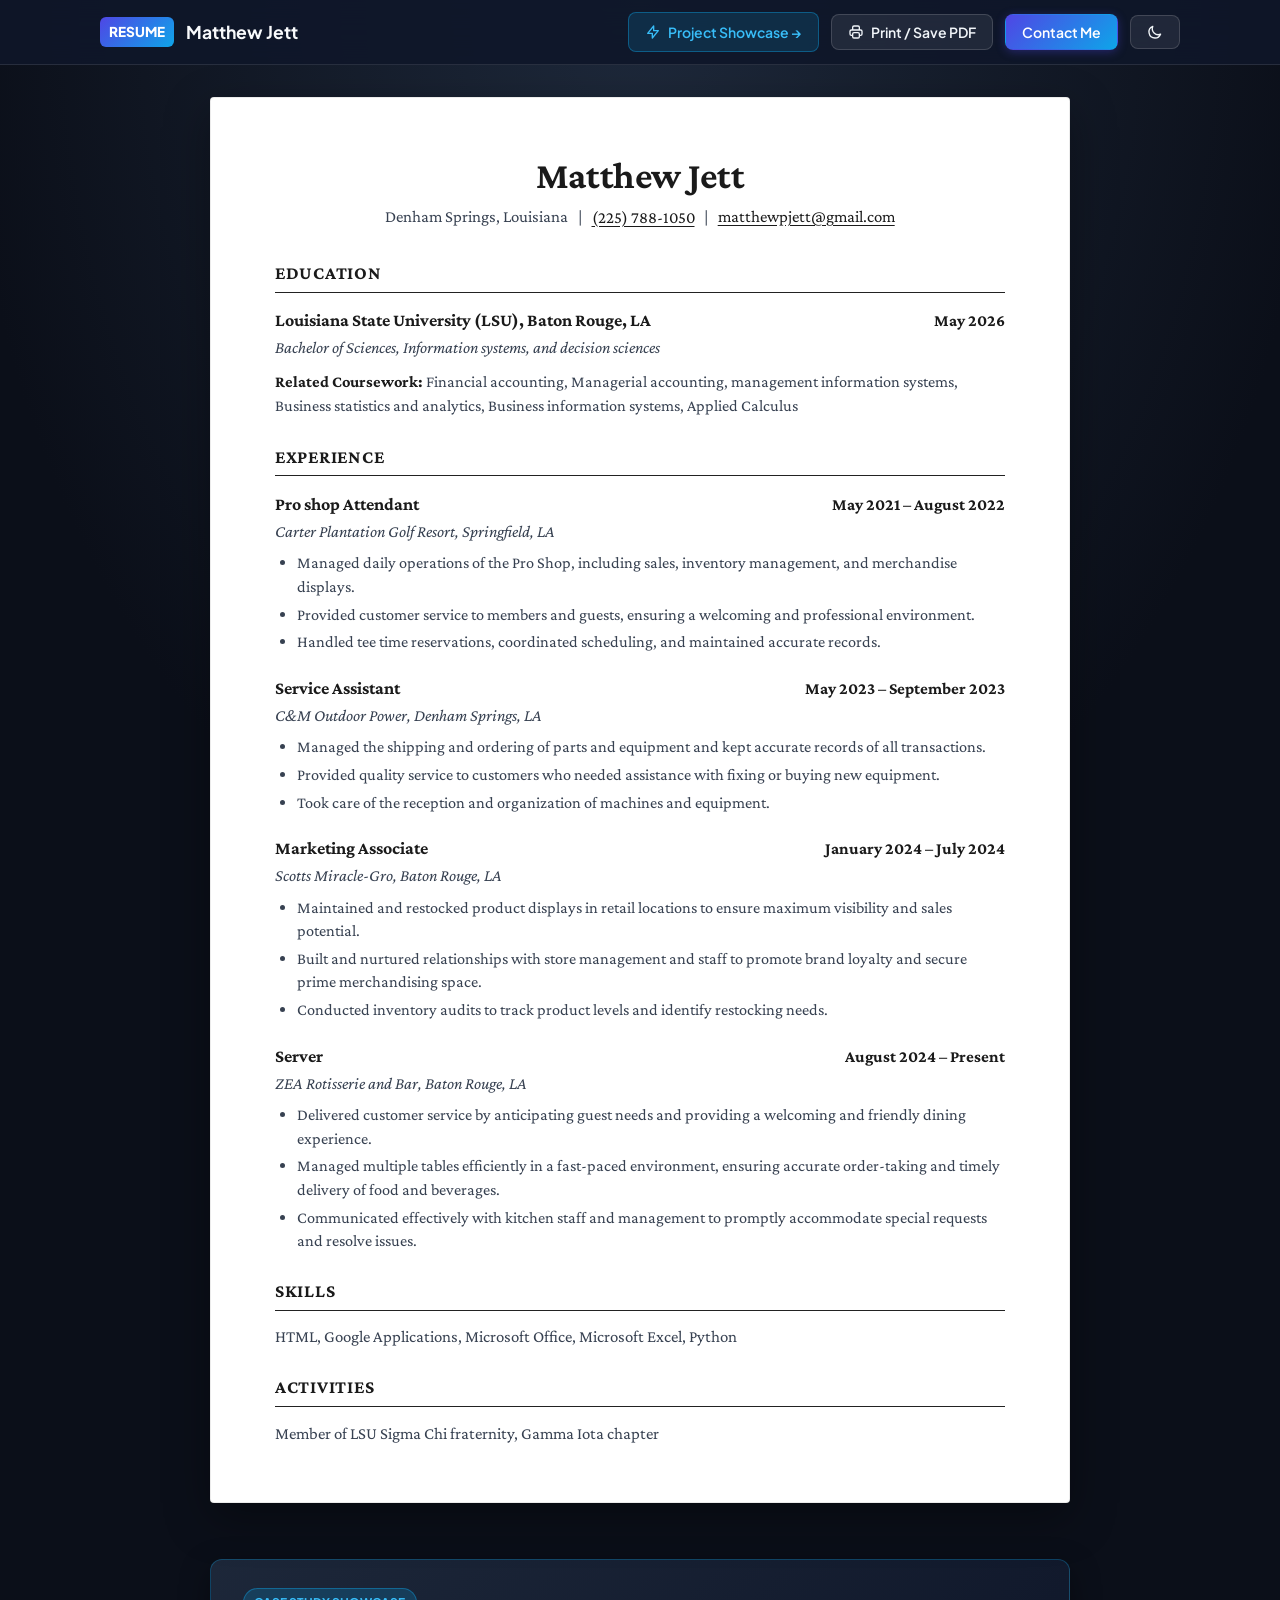
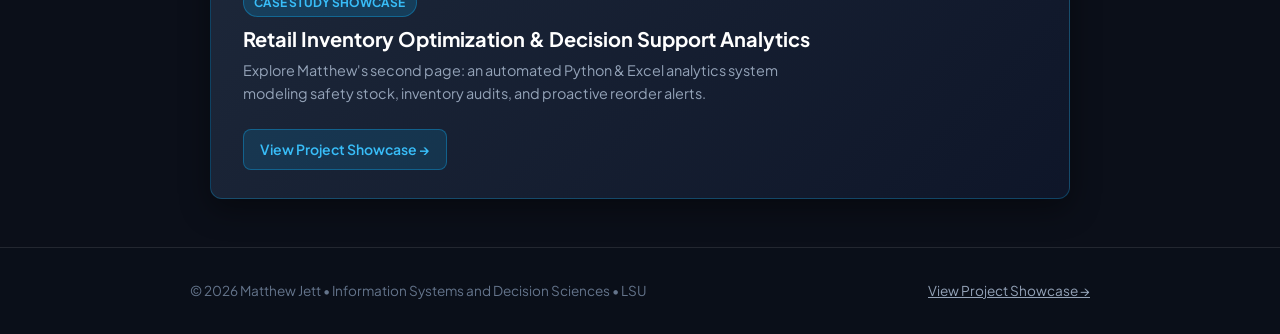
==== commit 526a1061: "Update index.html to clean single-page resume document and project showcase" ====
--- a/index.html
+++ b/index.html
@@ -3,542 +3,238 @@
 <head>
   <meta charset="UTF-8">
   <meta name="viewport" content="width=device-width, initial-scale=1.0">
-  <meta name="description" content="Matthew Jett — Information Systems and Decision Sciences (ISDS) Student at Louisiana State University (LSU). Professional resume, experience, skills, and projects.">
-  <meta name="keywords" content="Matthew Jett, Resume, LSU, Information Systems, Decision Sciences, ISDS, Python, Excel, Business Analytics, Denham Springs Louisiana">
+  <meta name="description" content="Matthew Jett — Resume. Information Systems and Decision Sciences (ISDS) Student at Louisiana State University (LSU).">
+  <meta name="keywords" content="Matthew Jett, Resume, LSU, Information Systems, Decision Sciences, Denham Springs, Baton Rouge">
   <meta name="author" content="Matthew Jett">
 
-  <title>Matthew Jett | Resume & Portfolio | LSU Information Systems & Decision Sciences</title>
+  <title>Matthew Jett — Resume</title>
 
   <!-- Preconnect to Google Fonts -->
   <link rel="preconnect" href="https://fonts.googleapis.com">
   <link rel="preconnect" href="https://fonts.gstatic.com" crossorigin>
 
-  <!-- Stylesheet -->
+  <!-- Main Stylesheet -->
   <link rel="stylesheet" href="./css/style.css">
 </head>
 <body>
 
   <!-- =========================================================================
-       NAVIGATION BAR
-       ========================================================================= -->
-  <header class="navbar" id="navbar">
-    <div class="container nav-container">
-      <a href="#about" class="nav-brand" aria-label="Matthew Jett Home">
-        <div class="brand-monogram">MJ</div>
+       TOP CONTROL BAR / NAVIGATION
+       ========================================================================= -->
+  <header class="topbar">
+    <div class="topbar-container">
+      <div class="topbar-brand">
+        <span class="brand-badge">RESUME</span>
         <span>Matthew Jett</span>
-      </a>
-
-      <!-- Desktop & Mobile Navigation Links -->
-      <nav>
-        <ul class="nav-menu" id="navMenu">
-          <li><a href="#about" class="nav-link active">About</a></li>
-          <li><a href="#education" class="nav-link">Education</a></li>
-          <li><a href="#experience" class="nav-link">Experience</a></li>
-          <li><a href="#skills" class="nav-link">Skills</a></li>
-          <li><a href="#activities" class="nav-link">Leadership</a></li>
-          <li>
-            <a href="./project.html" class="nav-link-badge" id="navProjectLink">
-              <svg width="15" height="15" fill="none" viewBox="0 0 24 24" stroke="currentColor">
-                <path stroke-linecap="round" stroke-linejoin="round" stroke-width="2" d="M13 10V3L4 14h7v7l9-11h-7z" />
-              </svg>
-              Project Showcase
-            </a>
-          </li>
-        </ul>
-      </nav>
-
-      <!-- Nav Actions (Print & Contact) -->
-      <div class="nav-actions">
-        <button type="button" class="btn btn-secondary btn-sm js-print-resume" id="navPrintBtn" title="Print or save as PDF">
+      </div>
+
+      <div class="topbar-actions">
+        <a href="./project.html" class="btn btn-project" id="topbarProjectBtn" title="Read the project case study">
+          <svg width="16" height="16" fill="none" viewBox="0 0 24 24" stroke="currentColor">
+            <path stroke-linecap="round" stroke-linejoin="round" stroke-width="2" d="M13 10V3L4 14h7v7l9-11h-7z" />
+          </svg>
+          Project Showcase &rarr;
+        </a>
+
+        <button type="button" class="btn btn-secondary js-print-resume" id="topbarPrintBtn" title="Print or save as PDF">
           <svg width="16" height="16" fill="none" viewBox="0 0 24 24" stroke="currentColor">
             <path stroke-linecap="round" stroke-linejoin="round" stroke-width="2" d="M17 17h2a2 2 0 002-2v-4a2 2 0 00-2-2H5a2 2 0 00-2 2v4a2 2 0 002 2h2m2 4h6a2 2 0 002-2v-4a2 2 0 00-2-2H9a2 2 0 00-2 2v4a2 2 0 002 2zm8-12V5a2 2 0 00-2-2H9a2 2 0 00-2 2v4h10z" />
           </svg>
-          Print Resume
+          Print / Save PDF
         </button>
-        <button type="button" class="btn btn-primary btn-sm js-open-contact" id="navContactBtn">
+
+        <button type="button" class="btn btn-primary js-open-contact" id="topbarContactBtn">
           Contact Me
         </button>
-        <button type="button" class="nav-toggle" id="navToggle" aria-label="Toggle navigation menu" aria-expanded="false">
-          <svg width="22" height="22" fill="none" viewBox="0 0 24 24" stroke="currentColor">
-            <path stroke-linecap="round" stroke-linejoin="round" stroke-width="2" d="M4 6h16M4 12h16m-7 6h7" />
+
+        <button type="button" class="btn btn-secondary" id="themeToggleBtn" title="Toggle dark document mode">
+          <svg width="16" height="16" fill="none" viewBox="0 0 24 24" stroke="currentColor">
+            <path stroke-linecap="round" stroke-linejoin="round" stroke-width="2" d="M20.354 15.354A9 9 0 018.646 3.646 9.003 9.003 0 0012 21a9.003 9.003 0 008.354-5.646z" />
           </svg>
         </button>
       </div>
     </div>
   </header>
 
-  <main>
-    <!-- =========================================================================
-         HERO SECTION (ABOUT & SUMMARY)
-         ========================================================================= -->
-    <section class="section hero-section" id="about">
-      <div class="container">
-        <div class="hero-grid">
-          <div>
-            <div class="hero-pill-badge">
-              <span class="lsu-dot"></span>
-              <span>LSU • Information Systems & Decision Sciences • Class of 2026</span>
-            </div>
-            <h1 class="hero-title">Matthew Jett</h1>
-            <h2 class="hero-role">ISDS Student & Business Operations Specialist</h2>
-
-            <p class="hero-bio">
-              Results-driven Information Systems and Decision Sciences (ISDS) student at Louisiana State University 
-              with practical experience spanning retail merchandising, parts logistics, inventory auditing, and high-volume guest relations. 
-              Proficient in Python, HTML, and data analysis with Microsoft Excel, passionate about leveraging technology 
-              and analytics to solve real-world operational challenges.
-            </p>
-
-            <!-- Quick Metadata (Location & Direct Email) -->
-            <div class="hero-meta-bar">
-              <div class="meta-item">
-                <svg width="18" height="18" fill="none" viewBox="0 0 24 24" stroke="currentColor">
-                  <path stroke-linecap="round" stroke-linejoin="round" stroke-width="2" d="M17.657 16.657L13.414 20.9a1.998 1.998 0 01-2.827 0l-4.244-4.243a8 8 0 1111.314 0z" />
-                  <path stroke-linecap="round" stroke-linejoin="round" stroke-width="2" d="M15 11a3 3 0 11-6 0 3 3 0 016 0z" />
-                </svg>
-                <span>Denham Springs, Louisiana</span>
-              </div>
-
-              <!-- Interactive Email Pill -->
-              <div class="email-copy-pill" id="heroCopyEmail" title="Click to copy email address">
-                <svg width="18" height="18" fill="none" viewBox="0 0 24 24" stroke="currentColor">
-                  <path stroke-linecap="round" stroke-linejoin="round" stroke-width="2" d="M3 8l7.89 5.26a2 2 0 002.22 0L21 8M5 19h14a2 2 0 002-2V7a2 2 0 00-2-2H5a2 2 0 00-2 2v10a2 2 0 002 2z" />
-                </svg>
-                <span>matthewpjett@gmail.com</span>
-                <span class="copy-status-text">(Click to copy)</span>
-              </div>
-            </div>
-
-            <!-- Call to Actions -->
-            <div class="hero-cta-group">
-              <button type="button" class="btn btn-primary js-open-contact" id="heroContactBtn">
-                <svg width="18" height="18" fill="none" viewBox="0 0 24 24" stroke="currentColor">
-                  <path stroke-linecap="round" stroke-linejoin="round" stroke-width="2" d="M3 5a2 2 0 012-2h3.28a1 1 0 01.948.684l1.498 4.493a1 1 0 01-.502 1.21l-2.257 1.13a11.042 11.042 0 005.516 5.516l1.13-2.257a1 1 0 011.21-.502l4.493 1.498a1 1 0 01.684.949V19a2 2 0 01-2 2h-1C9.716 21 3 14.284 3 6V5z" />
-                </svg>
-                Contact Me
-              </button>
-
-              <a href="./project.html" class="btn btn-outline-gold" id="heroExploreProjectBtn">
-                <svg width="18" height="18" fill="none" viewBox="0 0 24 24" stroke="currentColor">
-                  <path stroke-linecap="round" stroke-linejoin="round" stroke-width="2" d="M9 19v-6a2 2 0 00-2-2H5a2 2 0 00-2 2v6a2 2 0 002 2h2a2 2 0 002-2zm0 0V9a2 2 0 012-2h2a2 2 0 012 2v10m-6 0a2 2 0 002 2h2a2 2 0 002-2m0 0V5a2 2 0 012-2h2a2 2 0 012 2v14a2 2 0 01-2 2h-2a2 2 0 01-2-2z" />
-                </svg>
-                View Project Showcase →
-              </a>
-
-              <button type="button" class="btn btn-secondary js-print-resume" id="heroPrintBtn">
-                <svg width="18" height="18" fill="none" viewBox="0 0 24 24" stroke="currentColor">
-                  <path stroke-linecap="round" stroke-linejoin="round" stroke-width="2" d="M12 10v6m0 0l-3-3m3 3l3-3m2 8H7a2 2 0 01-2-2V5a2 2 0 012-2h5.586a1 1 0 01.707.293l5.414 5.414a1 1 0 01.293.707V19a2 2 0 01-2 2z" />
-                </svg>
-                Download / Print
-              </button>
-            </div>
-          </div>
-        </div>
-
-        <!-- Quick Highlights Ribbon -->
-        <div class="stats-ribbon">
-          <div class="stat-item">
-            <span class="stat-value text-gold">May 2026</span>
-            <span class="stat-label">Graduation (LSU)</span>
-          </div>
-          <div class="stat-item">
-            <span class="stat-value text-gradient">ISDS</span>
-            <span class="stat-label">Information Systems</span>
-          </div>
-          <div class="stat-item">
-            <span class="stat-value">4 Roles</span>
-            <span class="stat-label">Work Experience</span>
-          </div>
-          <div class="stat-item">
-            <span class="stat-value">Python & Excel</span>
-            <span class="stat-label">Core Tech Tooling</span>
-          </div>
-        </div>
-      </div>
-    </section>
-
-    <!-- =========================================================================
-         EDUCATION SECTION
-         ========================================================================= -->
-    <section class="section" id="education">
-      <div class="container">
-        <div class="section-header">
-          <span class="section-tag">Academic Background</span>
-          <h2 class="section-title">Education</h2>
-          <p class="section-subtitle">Rigorous coursework combining business strategy, statistical analysis, and information systems engineering.</p>
-        </div>
-
-        <div class="card card-glow-accent education-card">
-          <div class="lsu-badge-container">
-            <span class="lsu-text">LSU</span>
-            <span class="lsu-sub">Tigers</span>
-          </div>
-          <div>
-            <div class="edu-header">
-              <h3 class="edu-school">Louisiana State University (LSU), Baton Rouge, LA</h3>
-              <span class="edu-date">Expected May 2026</span>
-            </div>
-            <p class="edu-degree">Bachelor of Sciences, Information Systems, and Decision Sciences (ISDS)</p>
-            <p style="color: var(--text-secondary); font-size: 0.95rem;">
-              The ISDS curriculum focuses on designing, analyzing, and deploying enterprise information systems, applying 
-              business analytics and quantitative modeling to solve complex managerial decisions.
-            </p>
-
-            <div class="coursework-box">
-              <h4 class="coursework-title">Key Related Coursework</h4>
-              <div class="tag-cloud">
-                <span class="chip chip-gold">Management Information Systems</span>
-                <span class="chip chip-gold">Business Statistics and Analytics</span>
-                <span class="chip chip-gold">Business Information Systems</span>
-                <span class="chip">Financial Accounting</span>
-                <span class="chip">Managerial Accounting</span>
-                <span class="chip">Applied Calculus</span>
-              </div>
-            </div>
-          </div>
-        </div>
-      </div>
-    </section>
-
-    <!-- =========================================================================
-         WORK EXPERIENCE SECTION
-         ========================================================================= -->
-    <section class="section" id="experience">
-      <div class="container">
-        <div class="section-header">
-          <span class="section-tag">Career History</span>
-          <h2 class="section-title">Work Experience</h2>
-          <p class="section-subtitle">Proven track record in customer service, retail merchandising, inventory tracking, and facility operations.</p>
-        </div>
-
-        <div class="timeline-container">
-          <!-- Job 1: ZEA Rotisserie and Bar -->
-          <article class="card experience-card">
-            <div class="exp-sidebar">
-              <div class="exp-period">August 2024 – Present</div>
-              <h3 class="exp-company">ZEA Rotisserie and Bar</h3>
-              <div class="exp-location">
-                <svg width="14" height="14" fill="none" viewBox="0 0 24 24" stroke="currentColor">
-                  <path stroke-linecap="round" stroke-linejoin="round" stroke-width="2" d="M17.657 16.657L13.414 20.9a1.998 1.998 0 01-2.827 0l-4.244-4.243a8 8 0 1111.314 0z" />
-                </svg>
-                Baton Rouge, LA
-              </div>
-              <span class="exp-badge-active">Current Position</span>
-            </div>
-            <div class="exp-content">
-              <h4 class="exp-role-title">Server</h4>
-              <ul class="exp-bullets">
-                <li>Delivered customer service by anticipating guest needs and providing a welcoming and friendly dining experience.</li>
-                <li>Managed multiple tables efficiently in a fast-paced environment, ensuring accurate order-taking and timely delivery of food and beverages.</li>
-                <li>Communicated effectively with kitchen staff and management to promptly accommodate special requests and resolve issues.</li>
-              </ul>
-              <div class="exp-tags">
-                <span class="chip">Customer Service</span>
-                <span class="chip">High-Volume Operations</span>
-                <span class="chip">Multitasking</span>
-                <span class="chip">Communication</span>
-              </div>
-            </div>
-          </article>
-
-          <!-- Job 2: Scotts Miracle-Gro -->
-          <article class="card experience-card">
-            <div class="exp-sidebar">
-              <div class="exp-period">January 2024 – July 2024</div>
-              <h3 class="exp-company">Scotts Miracle-Gro</h3>
-              <div class="exp-location">
-                <svg width="14" height="14" fill="none" viewBox="0 0 24 24" stroke="currentColor">
-                  <path stroke-linecap="round" stroke-linejoin="round" stroke-width="2" d="M17.657 16.657L13.414 20.9a1.998 1.998 0 01-2.827 0l-4.244-4.243a8 8 0 1111.314 0z" />
-                </svg>
-                Baton Rouge, LA
-              </div>
-            </div>
-            <div class="exp-content">
-              <h4 class="exp-role-title">Marketing Associate</h4>
-              <ul class="exp-bullets">
-                <li>Maintained and restocked product displays in retail locations to ensure maximum visibility and sales potential.</li>
-                <li>Built and nurtured relationships with store management and staff to promote brand loyalty and secure prime merchandising space.</li>
-                <li>Conducted inventory audits to track product levels and identify restocking needs.</li>
-              </ul>
-              <div class="exp-tags">
-                <span class="chip">Inventory Auditing</span>
-                <span class="chip">Merchandising</span>
-                <span class="chip">Account Management</span>
-                <span class="chip">Retail Analytics</span>
-              </div>
-            </div>
-          </article>
-
-          <!-- Job 3: C&M Outdoor Power -->
-          <article class="card experience-card">
-            <div class="exp-sidebar">
-              <div class="exp-period">May 2023 – September 2023</div>
-              <h3 class="exp-company">C&M Outdoor Power</h3>
-              <div class="exp-location">
-                <svg width="14" height="14" fill="none" viewBox="0 0 24 24" stroke="currentColor">
-                  <path stroke-linecap="round" stroke-linejoin="round" stroke-width="2" d="M17.657 16.657L13.414 20.9a1.998 1.998 0 01-2.827 0l-4.244-4.243a8 8 0 1111.314 0z" />
-                </svg>
-                Denham Springs, LA
-              </div>
-            </div>
-            <div class="exp-content">
-              <h4 class="exp-role-title">Service Assistant</h4>
-              <ul class="exp-bullets">
-                <li>Managed the shipping and ordering of parts and equipment and kept accurate records of all transactions.</li>
-                <li>Provided quality service to customers who needed assistance with fixing or buying new equipment.</li>
-                <li>Took care of the reception and organization of machines and equipment.</li>
-              </ul>
-              <div class="exp-tags">
-                <span class="chip">Parts Ordering</span>
-                <span class="chip">Logistics</span>
-                <span class="chip">Transaction Records</span>
-                <span class="chip">Client Support</span>
-              </div>
-            </div>
-          </article>
-
-          <!-- Job 4: Carter Plantation Golf Resort -->
-          <article class="card experience-card">
-            <div class="exp-sidebar">
-              <div class="exp-period">May 2021 – August 2022</div>
-              <h3 class="exp-company">Carter Plantation Golf Resort</h3>
-              <div class="exp-location">
-                <svg width="14" height="14" fill="none" viewBox="0 0 24 24" stroke="currentColor">
-                  <path stroke-linecap="round" stroke-linejoin="round" stroke-width="2" d="M17.657 16.657L13.414 20.9a1.998 1.998 0 01-2.827 0l-4.244-4.243a8 8 0 1111.314 0z" />
-                </svg>
-                Springfield, LA
-              </div>
-            </div>
-            <div class="exp-content">
-              <h4 class="exp-role-title">Pro Shop Attendant</h4>
-              <ul class="exp-bullets">
-                <li>Managed daily operations of the Pro Shop, including sales, inventory management, and merchandise displays.</li>
-                <li>Provided customer service to members and guests, ensuring a welcoming and professional environment.</li>
-                <li>Handled tee time reservations, coordinated scheduling, and maintained accurate records.</li>
-              </ul>
-              <div class="exp-tags">
-                <span class="chip">Point of Sale (POS)</span>
-                <span class="chip">Inventory Control</span>
-                <span class="chip">Scheduling & Reservations</span>
-                <span class="chip">Hospitality</span>
-              </div>
-            </div>
-          </article>
-        </div>
-      </div>
-    </section>
-
-    <!-- =========================================================================
-         TECHNICAL & PROFESSIONAL SKILLS SECTION
-         ========================================================================= -->
-    <section class="section" id="skills">
-      <div class="container">
-        <div class="section-header">
-          <span class="section-tag">Capabilities</span>
-          <h2 class="section-title">Technical & Professional Skills</h2>
-          <p class="section-subtitle">Core software proficiencies, programming languages, and business operational competencies.</p>
-        </div>
-
-        <div class="skills-grid">
-          <!-- Programming & Web Card -->
-          <div class="card skill-category-card">
-            <div class="skill-cat-header">
-              <div class="skill-cat-icon">
-                <svg width="22" height="22" fill="none" viewBox="0 0 24 24" stroke="currentColor">
-                  <path stroke-linecap="round" stroke-linejoin="round" stroke-width="2" d="M10 20l4-16m4 4l4 4-4 4M6 16l-4-4 4-4" />
-                </svg>
-              </div>
-              <h3 class="skill-cat-title">Programming & Web</h3>
-            </div>
-            <div class="skill-pills-list">
-              <span class="skill-badge featured">Python</span>
-              <span class="skill-badge featured">HTML5</span>
-              <span class="skill-badge">CSS & Responsive Design</span>
-              <span class="skill-badge">Data Structures</span>
-              <span class="skill-badge">Automation Scripting</span>
-            </div>
-          </div>
-
-          <!-- Business Analytics & Productivity -->
-          <div class="card skill-category-card">
-            <div class="skill-cat-header">
-              <div class="skill-cat-icon">
-                <svg width="22" height="22" fill="none" viewBox="0 0 24 24" stroke="currentColor">
-                  <path stroke-linecap="round" stroke-linejoin="round" stroke-width="2" d="M9 17v-2m3 2v-4m3 4v-6m2 10H7a2 2 0 01-2-2V5a2 2 0 012-2h5.586a1 1 0 01.707.293l5.414 5.414a1 1 0 01.293.707V19a2 2 0 01-2 2z" />
-                </svg>
-              </div>
-              <h3 class="skill-cat-title">Software & Analytics</h3>
-            </div>
-            <div class="skill-pills-list">
-              <span class="skill-badge featured">Microsoft Excel</span>
-              <span class="skill-badge featured">Microsoft Office Suite</span>
-              <span class="skill-badge featured">Google Applications</span>
-              <span class="skill-badge">Pivot Tables & Formulas</span>
-              <span class="skill-badge">Business Statistics</span>
-            </div>
-          </div>
-
-          <!-- Operations & Business Management -->
-          <div class="card skill-category-card">
-            <div class="skill-cat-header">
-              <div class="skill-cat-icon">
-                <svg width="22" height="22" fill="none" viewBox="0 0 24 24" stroke="currentColor">
-                  <path stroke-linecap="round" stroke-linejoin="round" stroke-width="2" d="M19 11H5m14 0a2 2 0 012 2v6a2 2 0 01-2 2H5a2 2 0 01-2-2v-6a2 2 0 012-2m14 0V9a2 2 0 00-2-2M5 11V9a2 2 0 012-2m0 0V5a2 2 0 012-2h6a2 2 0 012 2v2M7 7h10" />
-                </svg>
-              </div>
-              <h3 class="skill-cat-title">Operations & Management</h3>
-            </div>
-            <div class="skill-pills-list">
-              <span class="skill-badge">Inventory Auditing</span>
-              <span class="skill-badge">Shipping & Parts Logistics</span>
-              <span class="skill-badge">Customer Relationship Mgmt</span>
-              <span class="skill-badge">POS & Scheduling Systems</span>
-              <span class="skill-badge">Team Communication</span>
-            </div>
-          </div>
-        </div>
-      </div>
-    </section>
-
-    <!-- =========================================================================
-         ACTIVITIES & LEADERSHIP SECTION
-         ========================================================================= -->
-    <section class="section" id="activities">
-      <div class="container">
-        <div class="section-header">
-          <span class="section-tag">Campus Involvement</span>
-          <h2 class="section-title">Activities & Leadership</h2>
-          <p class="section-subtitle">Extracurricular engagement and fraternal leadership at Louisiana State University.</p>
-        </div>
-
-        <div class="card activities-card">
-          <div class="frat-badge" title="Sigma Chi">ΣΧ</div>
-          <div>
-            <h3 class="activities-title">Member of LSU Sigma Chi Fraternity</h3>
-            <div class="activities-chapter">Gamma Iota Chapter • Louisiana State University</div>
-            <p class="activities-desc">
-              Active brother contributing to fraternal operations, campus leadership development, 
-              philanthropic fundraising for the Huntsman Cancer Foundation, and fostering lifelong values of character, 
-              brotherhood, and community service.
-            </p>
-          </div>
-        </div>
-      </div>
-    </section>
-
-    <!-- =========================================================================
-         FEATURED PROJECT SPOTLIGHT (LINK TO 2ND PAGE)
-         ========================================================================= -->
-    <section class="section" id="project-preview">
-      <div class="container">
-        <div class="section-header">
-          <span class="section-tag">Featured Work</span>
-          <h2 class="section-title">Case Study Spotlight</h2>
-          <p class="section-subtitle">Explore an in-depth project demonstrating applied Information Systems and data decision modeling.</p>
-        </div>
-
-        <div class="card project-spotlight-card">
-          <div class="spotlight-info">
-            <span class="spotlight-badge">ISDS & Python Project</span>
-            <h3 class="spotlight-title">Retail Inventory Optimization & Decision Support Analytics</h3>
-            <p class="spotlight-desc">
-              An analytical decision-support system designed to automate inventory auditing, predict stockout risks, 
-              and optimize restocking schedules using Python data processing and Excel data modeling.
-            </p>
-            <div class="spotlight-tags">
-              <span class="chip chip-gold">Python</span>
-              <span class="chip chip-gold">Microsoft Excel</span>
-              <span class="chip">Data Modeling</span>
-              <span class="chip">Inventory Audits</span>
-              <span class="chip">Decision Systems</span>
-            </div>
-            <div style="margin-top: 1rem;">
-              <a href="./project.html" class="btn btn-primary" id="viewProjectCaseStudyBtn">
-                Read Full Case Study
-                <svg width="18" height="18" fill="none" viewBox="0 0 24 24" stroke="currentColor">
-                  <path stroke-linecap="round" stroke-linejoin="round" stroke-width="2" d="M14 5l7 7m0 0l-7 7m7-7H3" />
-                </svg>
-              </a>
-            </div>
-          </div>
-          <div class="spotlight-img-wrapper">
-            <img src="./assets/images/dashboard-preview.jpg" alt="Inventory & Decision Support Analytics UI Preview" loading="lazy">
-          </div>
-        </div>
-      </div>
-    </section>
+  <!-- =========================================================================
+       MAIN RESUME DOCUMENT (Faithful Single-Page Layout)
+       ========================================================================= -->
+  <main class="resume-wrapper">
+    <article class="resume-paper" id="resumeDocument">
+      
+      <!-- Resume Header -->
+      <header class="resume-header">
+        <h1 class="resume-name">Matthew Jett</h1>
+        <div class="resume-contact-line">
+          <span>Denham Springs, Louisiana</span>
+          <span>|</span>
+          <button type="button" class="resume-contact-btn js-open-contact" title="Click to view/call phone number">(225) 788-1050</button>
+          <span>|</span>
+          <a href="mailto:matthewpjett@gmail.com" class="resume-contact-link" title="Send email">matthewpjett@gmail.com</a>
+        </div>
+      </header>
+
+      <!-- EDUCATION SECTION -->
+      <section class="resume-section">
+        <h2 class="resume-section-title">EDUCATION</h2>
+
+        <div class="resume-entry">
+          <div class="resume-row-top">
+            <span class="resume-entry-title">Louisiana State University (LSU), Baton Rouge, LA</span>
+            <span class="resume-entry-date">May 2026</span>
+          </div>
+          <div class="resume-entry-sub">Bachelor of Sciences, Information systems, and decision sciences</div>
+          <div class="resume-coursework">
+            <strong>Related Coursework:</strong> Financial accounting, Managerial accounting, management information systems, Business statistics and analytics, Business information systems, Applied Calculus
+          </div>
+        </div>
+      </section>
+
+      <!-- EXPERIENCE SECTION -->
+      <section class="resume-section">
+        <h2 class="resume-section-title">EXPERIENCE</h2>
+
+        <!-- Role 1: Pro Shop Attendant -->
+        <div class="resume-entry">
+          <div class="resume-row-top">
+            <span class="resume-entry-title">Pro shop Attendant</span>
+            <span class="resume-entry-date">May 2021 &ndash; August 2022</span>
+          </div>
+          <div class="resume-entry-sub">Carter Plantation Golf Resort, Springfield, LA</div>
+          <ul class="resume-bullets">
+            <li>Managed daily operations of the Pro Shop, including sales, inventory management, and merchandise displays.</li>
+            <li>Provided customer service to members and guests, ensuring a welcoming and professional environment.</li>
+            <li>Handled tee time reservations, coordinated scheduling, and maintained accurate records.</li>
+          </ul>
+        </div>
+
+        <!-- Role 2: Service Assistant -->
+        <div class="resume-entry">
+          <div class="resume-row-top">
+            <span class="resume-entry-title">Service Assistant</span>
+            <span class="resume-entry-date">May 2023 &ndash; September 2023</span>
+          </div>
+          <div class="resume-entry-sub">C&amp;M Outdoor Power, Denham Springs, LA</div>
+          <ul class="resume-bullets">
+            <li>Managed the shipping and ordering of parts and equipment and kept accurate records of all transactions.</li>
+            <li>Provided quality service to customers who needed assistance with fixing or buying new equipment.</li>
+            <li>Took care of the reception and organization of machines and equipment.</li>
+          </ul>
+        </div>
+
+        <!-- Role 3: Marketing Associate -->
+        <div class="resume-entry">
+          <div class="resume-row-top">
+            <span class="resume-entry-title">Marketing Associate</span>
+            <span class="resume-entry-date">January 2024 &ndash; July 2024</span>
+          </div>
+          <div class="resume-entry-sub">Scotts Miracle-Gro, Baton Rouge, LA</div>
+          <ul class="resume-bullets">
+            <li>Maintained and restocked product displays in retail locations to ensure maximum visibility and sales potential.</li>
+            <li>Built and nurtured relationships with store management and staff to promote brand loyalty and secure prime merchandising space.</li>
+            <li>Conducted inventory audits to track product levels and identify restocking needs.</li>
+          </ul>
+        </div>
+
+        <!-- Role 4: Server -->
+        <div class="resume-entry">
+          <div class="resume-row-top">
+            <span class="resume-entry-title">Server</span>
+            <span class="resume-entry-date">August 2024 &ndash; Present</span>
+          </div>
+          <div class="resume-entry-sub">ZEA Rotisserie and Bar, Baton Rouge, LA</div>
+          <ul class="resume-bullets">
+            <li>Delivered customer service by anticipating guest needs and providing a welcoming and friendly dining experience.</li>
+            <li>Managed multiple tables efficiently in a fast-paced environment, ensuring accurate order-taking and timely delivery of food and beverages.</li>
+            <li>Communicated effectively with kitchen staff and management to promptly accommodate special requests and resolve issues.</li>
+          </ul>
+        </div>
+      </section>
+
+      <!-- SKILLS SECTION -->
+      <section class="resume-section">
+        <h2 class="resume-section-title">SKILLS</h2>
+        <div class="resume-text-content">
+          HTML, Google Applications, Microsoft Office, Microsoft Excel, Python
+        </div>
+      </section>
+
+      <!-- ACTIVITIES SECTION -->
+      <section class="resume-section" style="margin-bottom: 0;">
+        <h2 class="resume-section-title">ACTIVITIES</h2>
+        <div class="resume-text-content">
+          Member of LSU Sigma Chi fraternity, Gamma Iota chapter
+        </div>
+      </section>
+
+    </article>
   </main>
 
   <!-- =========================================================================
-       CONTACT MODAL (Triggered by Contact Me buttons)
-       Displays phone number (225) 788-1050 & email with copy/call actions
+       PROJECT CALLOUT (NAVIGATE TO 2ND PAGE)
+       ========================================================================= -->
+  <aside class="project-callout-banner">
+    <div class="project-callout-card">
+      <div>
+        <span class="callout-badge">Case Study Showcase</span>
+        <h3 class="callout-title">Retail Inventory Optimization &amp; Decision Support Analytics</h3>
+        <p class="callout-desc">
+          Explore Matthew's second page: an automated Python &amp; Excel analytics system modeling safety stock, inventory audits, and proactive reorder alerts.
+        </p>
+      </div>
+      <div>
+        <a href="./project.html" class="btn btn-project" style="white-space: nowrap;">
+          View Project Showcase &rarr;
+        </a>
+      </div>
+    </div>
+  </aside>
+
+  <!-- =========================================================================
+       CONTACT MODAL
        ========================================================================= -->
   <div class="modal-overlay" id="contactModal" role="dialog" aria-modal="true" aria-labelledby="modalTitle">
     <div class="modal-card">
       <button type="button" class="modal-close-btn" id="closeModalBtn" aria-label="Close dialog">&times;</button>
       
-      <div class="modal-header">
-        <div class="section-tag" style="margin-bottom: 0.5rem;">Get In Touch</div>
-        <h3 class="modal-title" id="modalTitle">Contact Matthew Jett</h3>
-        <p style="font-size: 0.9rem; color: var(--text-secondary);">
-          Feel free to reach out directly via phone or email for opportunities, inquiries, or networking.
+      <div style="margin-bottom: 1.25rem;">
+        <h3 style="font-size: 1.4rem; font-weight: 700; color: #fff; margin-bottom: 0.35rem;" id="modalTitle">Contact Matthew Jett</h3>
+        <p style="font-size: 0.9rem; color: #94a3b8;">
+          Connect directly via phone, text, or email:
         </p>
       </div>
 
-      <div class="modal-contacts-list">
-        <!-- Phone Contact Tile -->
-        <div class="contact-tile">
-          <div class="contact-tile-info">
-            <div class="contact-tile-icon">
-              <svg width="20" height="20" fill="none" viewBox="0 0 24 24" stroke="currentColor">
-                <path stroke-linecap="round" stroke-linejoin="round" stroke-width="2" d="M3 5a2 2 0 012-2h3.28a1 1 0 01.948.684l1.498 4.493a1 1 0 01-.502 1.21l-2.257 1.13a11.042 11.042 0 005.516 5.516l1.13-2.257a1 1 0 011.21-.502l4.493 1.498a1 1 0 01.684.949V19a2 2 0 01-2 2h-1C9.716 21 3 14.284 3 6V5z" />
-              </svg>
-            </div>
-            <div>
-              <div class="contact-tile-label">Phone Number</div>
-              <div class="contact-tile-val">(225) 788-1050</div>
-            </div>
-          </div>
-          <div style="display: flex; gap: 0.4rem;">
-            <a href="tel:2257881050" class="btn btn-primary btn-sm" title="Call directly">Call</a>
-            <button type="button" class="btn btn-secondary btn-sm" id="copyModalPhoneBtn" title="Copy phone number">Copy</button>
-          </div>
-        </div>
-
-        <!-- Email Contact Tile -->
-        <div class="contact-tile">
-          <div class="contact-tile-info">
-            <div class="contact-tile-icon">
-              <svg width="20" height="20" fill="none" viewBox="0 0 24 24" stroke="currentColor">
-                <path stroke-linecap="round" stroke-linejoin="round" stroke-width="2" d="M3 8l7.89 5.26a2 2 0 002.22 0L21 8M5 19h14a2 2 0 002-2V7a2 2 0 00-2-2H5a2 2 0 00-2 2v10a2 2 0 002 2z" />
-              </svg>
-            </div>
-            <div>
-              <div class="contact-tile-label">Direct Email</div>
-              <div class="contact-tile-val">matthewpjett@gmail.com</div>
-            </div>
-          </div>
-          <div style="display: flex; gap: 0.4rem;">
-            <a href="mailto:matthewpjett@gmail.com" class="btn btn-primary btn-sm" title="Compose email">Email</a>
-            <button type="button" class="btn btn-secondary btn-sm" id="copyModalEmailBtn" title="Copy email address">Copy</button>
-          </div>
-        </div>
-
-        <!-- Location Tile -->
-        <div class="contact-tile">
-          <div class="contact-tile-info">
-            <div class="contact-tile-icon">
-              <svg width="20" height="20" fill="none" viewBox="0 0 24 24" stroke="currentColor">
-                <path stroke-linecap="round" stroke-linejoin="round" stroke-width="2" d="M17.657 16.657L13.414 20.9a1.998 1.998 0 01-2.827 0l-4.244-4.243a8 8 0 1111.314 0z" />
-              </svg>
-            </div>
-            <div>
-              <div class="contact-tile-label">Location</div>
-              <div class="contact-tile-val">Denham Springs, Louisiana</div>
-            </div>
-          </div>
-          <span class="chip">US Central</span>
-        </div>
+      <!-- Phone Number Tile -->
+      <div class="contact-tile">
+        <div>
+          <div class="contact-tile-label">Phone Number</div>
+          <div class="contact-tile-val">(225) 788-1050</div>
+        </div>
+        <div style="display: flex; gap: 0.4rem;">
+          <a href="tel:2257881050" class="btn btn-primary btn-sm">Call</a>
+          <button type="button" class="btn btn-secondary btn-sm" id="copyModalPhoneBtn">Copy</button>
+        </div>
+      </div>
+
+      <!-- Email Tile -->
+      <div class="contact-tile">
+        <div>
+          <div class="contact-tile-label">Direct Email</div>
+          <div class="contact-tile-val">matthewpjett@gmail.com</div>
+        </div>
+        <div style="display: flex; gap: 0.4rem;">
+          <a href="mailto:matthewpjett@gmail.com" class="btn btn-primary btn-sm">Email</a>
+          <button type="button" class="btn btn-secondary btn-sm" id="copyModalEmailBtn">Copy</button>
+        </div>
+      </div>
+
+      <!-- Location -->
+      <div class="contact-tile">
+        <div>
+          <div class="contact-tile-label">Location</div>
+          <div class="contact-tile-val">Denham Springs, Louisiana</div>
+        </div>
+        <span style="font-size: 0.8rem; color: #94a3b8; font-weight: 600;">LSU Tiger</span>
       </div>
     </div>
   </div>
@@ -547,21 +243,10 @@
        FOOTER
        ========================================================================= -->
   <footer class="footer">
-    <div class="container footer-content">
-      <div class="footer-brand">
-        <div class="brand-monogram" style="width: 2rem; height: 2rem; font-size: 0.85rem;">MJ</div>
-        <span>Matthew Jett • LSU ISDS '26</span>
-      </div>
-
-      <div class="footer-links">
-        <a href="#about" class="nav-link">Top</a>
-        <a href="#experience" class="nav-link">Experience</a>
-        <a href="./project.html" class="nav-link">Project Showcase</a>
-        <a href="#" class="nav-link js-open-contact">Contact</a>
-      </div>
-
-      <div class="footer-copy">
-        &copy; 2026 Matthew Jett. Published with GitHub Pages.
+    <div style="max-width: 900px; margin: 0 auto; display: flex; justify-content: space-between; align-items: center; flex-wrap: wrap; gap: 1rem;">
+      <div>&copy; 2026 Matthew Jett &bull; Information Systems and Decision Sciences &bull; LSU</div>
+      <div>
+        <a href="./project.html">View Project Showcase &rarr;</a>
       </div>
     </div>
   </footer>
--- a/css/style.css
+++ b/css/style.css
@@ -1,61 +1,50 @@
 /* ==========================================================================
    MATTHEW JETT — RESUME & PORTFOLIO STYLESHEET
-   Design System, Glassmorphic UI, Responsive Layout & Print Optimization
+   Single-Page Clean Resume Document + Project Showcase + Interactive Controls
    ========================================================================== */
 
-/* --- Google Fonts Import --- */
-@import url('https://fonts.googleapis.com/css2?family=Outfit:wght@400;500;600;700;800&family=Plus+Jakarta+Sans:wght@300;400;500;600;700&family=JetBrains+Mono:wght@400;500&display=swap');
-
-/* --- Design Tokens & CSS Variables --- */
+@import url('https://fonts.googleapis.com/css2?family=Crimson+Pro:ital,wght@0,400;0,600;0,700;1,400&family=Plus+Jakarta+Sans:wght@400;500;600;700;800&family=JetBrains+Mono:wght@400;500&display=swap');
+
 :root {
-  --bg-deep: #080c16;
-  --bg-surface: #0f172a;
-  --bg-card: rgba(17, 24, 39, 0.75);
-  --bg-card-hover: rgba(28, 41, 68, 0.85);
-  --bg-glass: rgba(15, 23, 42, 0.85);
-  --bg-pill: rgba(255, 255, 255, 0.05);
-
-  --border-subtle: rgba(255, 255, 255, 0.08);
-  --border-card: rgba(255, 255, 255, 0.12);
-  --border-focus: #6366f1;
-
-  --text-main: #f8fafc;
-  --text-secondary: #94a3b8;
-  --text-muted: #64748b;
-  --text-bright: #ffffff;
-
-  --accent-primary: #6366f1;       /* Tech Indigo */
-  --accent-secondary: #38bdf8;     /* Cyber Cyan */
-  --accent-gold: #f59e0b;          /* LSU Warm Gold */
-  --accent-emerald: #10b981;       /* Success Emerald */
-  --accent-purple: #8b5cf6;        /* Royal Violet */
-
-  --gradient-accent: linear-gradient(135deg, #6366f1 0%, #38bdf8 100%);
-  --gradient-gold: linear-gradient(135deg, #f59e0b 0%, #d97706 100%);
-  --gradient-badge: linear-gradient(135deg, rgba(99, 102, 241, 0.15) 0%, rgba(56, 189, 248, 0.15) 100%);
-  --gradient-glow: radial-gradient(circle at 50% 0%, rgba(99, 102, 241, 0.18), transparent 70%);
-
-  --font-body: 'Plus Jakarta Sans', system-ui, -apple-system, sans-serif;
-  --font-heading: 'Outfit', 'Plus Jakarta Sans', sans-serif;
+  /* Site Theme Colors */
+  --bg-app: #0b0f19;
+  --bg-topbar: rgba(15, 23, 42, 0.9);
+  --border-bar: rgba(255, 255, 255, 0.1);
+  --text-bar: #f8fafc;
+  --text-bar-muted: #94a3b8;
+
+  /* Resume Paper Palette (Clean White Document) */
+  --paper-bg: #ffffff;
+  --paper-text: #1a1a1a;
+  --paper-subtext: #374151;
+  --paper-divider: #222222;
+  --paper-accent: #2563eb;
+  --paper-shadow: 0 15px 45px rgba(0, 0, 0, 0.35);
+
+  /* Accents */
+  --accent-primary: #4f46e5;
+  --accent-secondary: #0ea5e9;
+  --accent-gold: #d97706;
+
+  /* Fonts */
+  --font-serif: 'Crimson Pro', Georgia, 'Times New Roman', serif;
+  --font-sans: 'Plus Jakarta Sans', system-ui, -apple-system, sans-serif;
   --font-mono: 'JetBrains Mono', monospace;
 
-  --shadow-sm: 0 2px 10px rgba(0, 0, 0, 0.2);
-  --shadow-md: 0 10px 30px rgba(0, 0, 0, 0.35);
-  --shadow-glow: 0 0 30px rgba(99, 102, 241, 0.25);
-
-  --radius-sm: 6px;
-  --radius-md: 12px;
-  --radius-lg: 18px;
-  --radius-full: 9999px;
-
-  --transition-fast: 0.18s ease;
-  --transition-base: 0.25s cubic-bezier(0.16, 1, 0.3, 1);
-  --transition-smooth: 0.4s cubic-bezier(0.16, 1, 0.3, 1);
-
-  --container-max: 1140px;
-}
-
-/* --- Global Reset & Box Sizing --- */
+  --transition-base: 0.2s ease;
+}
+
+/* Dark Mode Alternative for the Paper (Optional Toggle) */
+body.dark-resume {
+  --paper-bg: #111827;
+  --paper-text: #f3f4f6;
+  --paper-subtext: #9ca3af;
+  --paper-divider: #4b5563;
+  --paper-accent: #60a5fa;
+  --paper-shadow: 0 15px 45px rgba(0, 0, 0, 0.6);
+}
+
+/* Reset & Base */
 *, *::before, *::after {
   box-sizing: border-box;
   margin: 0;
@@ -64,978 +53,508 @@
 
 html {
   scroll-behavior: smooth;
-  color-scheme: dark;
   font-size: 16px;
 }
 
 body {
-  background-color: var(--bg-deep);
-  color: var(--text-main);
-  font-family: var(--font-body);
-  line-height: 1.65;
-  overflow-x: hidden;
-  background-image: 
-    radial-gradient(at 15% 15%, rgba(99, 102, 241, 0.1) 0px, transparent 45%),
-    radial-gradient(at 85% 20%, rgba(56, 189, 248, 0.08) 0px, transparent 40%),
-    radial-gradient(at 50% 75%, rgba(139, 92, 246, 0.07) 0px, transparent 50%);
+  background-color: var(--bg-app);
+  color: var(--text-bar);
+  font-family: var(--font-sans);
+  line-height: 1.6;
+  min-height: 100vh;
+  display: flex;
+  flex-direction: column;
+  background-image: radial-gradient(at 50% 0%, #1e293b 0%, #0b0f19 75%);
   background-attachment: fixed;
-  min-height: 100vh;
-}
-
-/* --- Typography --- */
-h1, h2, h3, h4, h5, h6 {
-  font-family: var(--font-heading);
-  color: var(--text-bright);
-  line-height: 1.25;
-  font-weight: 700;
 }
 
 a {
   color: inherit;
   text-decoration: none;
-  transition: var(--transition-base);
-}
-
-p {
-  color: var(--text-secondary);
-}
-
-/* --- Container & Utilities --- */
-.container {
-  max-width: var(--container-max);
-  margin: 0 auto;
-  padding: 0 1.5rem;
-}
-
-.text-gradient {
-  background: var(--gradient-accent);
-  -webkit-background-clip: text;
-  -webkit-text-fill-color: transparent;
-  background-clip: text;
-}
-
-.text-gold {
-  background: var(--gradient-gold);
-  -webkit-background-clip: text;
-  -webkit-text-fill-color: transparent;
-  background-clip: text;
-}
-
-.section {
-  padding: 5rem 0;
-  position: relative;
-}
-
-.section-header {
-  margin-bottom: 2.75rem;
-}
-
-.section-tag {
-  display: inline-flex;
-  align-items: center;
-  gap: 0.5rem;
-  padding: 0.35rem 0.85rem;
-  background: var(--gradient-badge);
-  border: 1px solid rgba(99, 102, 241, 0.3);
-  border-radius: var(--radius-full);
-  font-size: 0.8rem;
-  font-weight: 600;
-  color: var(--accent-secondary);
-  text-transform: uppercase;
-  letter-spacing: 0.08em;
-  margin-bottom: 0.85rem;
-}
-
-.section-title {
-  font-size: 2.25rem;
-  font-weight: 800;
-  letter-spacing: -0.02em;
-}
-
-.section-subtitle {
-  font-size: 1.05rem;
-  color: var(--text-secondary);
-  margin-top: 0.5rem;
-  max-width: 650px;
-}
-
-/* --- Navigation Bar --- */
-.navbar {
+}
+
+/* ==========================================================================
+   TOP BAR / NAVIGATION CONTROLS
+   ========================================================================== */
+.topbar {
   position: sticky;
   top: 0;
   z-index: 1000;
-  background: var(--bg-glass);
+  background: var(--bg-topbar);
   backdrop-filter: blur(16px);
   -webkit-backdrop-filter: blur(16px);
-  border-bottom: 1px solid var(--border-subtle);
-  transition: var(--transition-base);
-}
-
-.navbar.scrolled {
-  box-shadow: 0 4px 20px rgba(0, 0, 0, 0.4);
-}
-
-.nav-container {
+  border-bottom: 1px solid var(--border-bar);
+  padding: 0.75rem 1.5rem;
+}
+
+.topbar-container {
+  max-width: 1080px;
+  margin: 0 auto;
   display: flex;
   align-items: center;
   justify-content: space-between;
-  height: 4.5rem;
-}
-
-.nav-brand {
+  gap: 1rem;
+  flex-wrap: wrap;
+}
+
+.topbar-brand {
   display: flex;
   align-items: center;
   gap: 0.75rem;
-  font-family: var(--font-heading);
+  font-weight: 700;
+  font-size: 1.1rem;
+}
+
+.brand-badge {
+  background: linear-gradient(135deg, #4f46e5 0%, #0ea5e9 100%);
+  color: #fff;
   font-weight: 800;
-  font-size: 1.25rem;
-  color: var(--text-bright);
-}
-
-.brand-monogram {
-  width: 2.35rem;
-  height: 2.35rem;
-  border-radius: var(--radius-md);
-  background: var(--gradient-accent);
-  color: #fff;
-  display: flex;
-  align-items: center;
-  justify-content: center;
-  font-size: 1rem;
-  font-weight: 800;
-  box-shadow: 0 0 15px rgba(99, 102, 241, 0.4);
-}
-
-.nav-menu {
-  display: flex;
-  align-items: center;
-  gap: 1.75rem;
-  list-style: none;
-}
-
-.nav-link {
-  color: var(--text-secondary);
-  font-weight: 500;
-  font-size: 0.95rem;
-  padding: 0.4rem 0.2rem;
-  position: relative;
-}
-
-.nav-link:hover, .nav-link.active {
-  color: var(--text-bright);
-}
-
-.nav-link.active::after {
-  content: '';
-  position: absolute;
-  bottom: -4px;
-  left: 0;
-  width: 100%;
-  height: 2px;
-  background: var(--gradient-accent);
-  border-radius: 2px;
-}
-
-.nav-link-badge {
-  display: inline-flex;
-  align-items: center;
-  gap: 0.35rem;
-  padding: 0.35rem 0.8rem;
-  background: rgba(99, 102, 241, 0.15);
-  border: 1px solid rgba(99, 102, 241, 0.35);
-  border-radius: var(--radius-full);
-  color: #c7d2fe;
   font-size: 0.85rem;
-  font-weight: 600;
-  transition: var(--transition-base);
-}
-
-.nav-link-badge:hover {
-  background: rgba(99, 102, 241, 0.3);
-  color: #ffffff;
-  border-color: var(--accent-secondary);
-  transform: translateY(-1px);
-}
-
-.nav-actions {
-  display: flex;
-  align-items: center;
-  gap: 0.85rem;
-}
-
-.nav-toggle {
-  display: none;
-  background: transparent;
-  border: 1px solid var(--border-subtle);
-  border-radius: var(--radius-sm);
-  color: var(--text-main);
-  padding: 0.5rem;
-  cursor: pointer;
-}
-
-/* --- Buttons --- */
+  padding: 0.25rem 0.55rem;
+  border-radius: 6px;
+}
+
+.topbar-actions {
+  display: flex;
+  align-items: center;
+  gap: 0.75rem;
+  flex-wrap: wrap;
+}
+
+/* Buttons */
 .btn {
   display: inline-flex;
   align-items: center;
   justify-content: center;
-  gap: 0.5rem;
-  padding: 0.65rem 1.35rem;
-  font-family: var(--font-body);
-  font-size: 0.9rem;
+  gap: 0.45rem;
+  padding: 0.5rem 1rem;
+  font-family: var(--font-sans);
+  font-size: 0.875rem;
   font-weight: 600;
-  border-radius: var(--radius-md);
+  border-radius: 8px;
   border: 1px solid transparent;
   cursor: pointer;
   transition: var(--transition-base);
 }
 
 .btn-primary {
-  background: var(--gradient-accent);
+  background: linear-gradient(135deg, #4f46e5 0%, #0ea5e9 100%);
   color: #ffffff;
-  box-shadow: 0 4px 15px rgba(99, 102, 241, 0.35);
+  box-shadow: 0 2px 10px rgba(79, 70, 229, 0.35);
 }
 
 .btn-primary:hover {
-  box-shadow: 0 6px 25px rgba(99, 102, 241, 0.5);
-  transform: translateY(-2px);
+  transform: translateY(-1px);
+  box-shadow: 0 4px 15px rgba(79, 70, 229, 0.5);
 }
 
 .btn-secondary {
-  background: rgba(255, 255, 255, 0.05);
-  color: var(--text-main);
-  border-color: var(--border-subtle);
+  background: rgba(255, 255, 255, 0.08);
+  border-color: rgba(255, 255, 255, 0.15);
+  color: #f1f5f9;
 }
 
 .btn-secondary:hover {
-  background: rgba(255, 255, 255, 0.1);
-  border-color: rgba(255, 255, 255, 0.25);
-  color: #fff;
-  transform: translateY(-2px);
-}
-
-.btn-outline-gold {
-  background: rgba(245, 158, 11, 0.1);
-  border-color: rgba(245, 158, 11, 0.35);
-  color: #fcd34d;
-}
-
-.btn-outline-gold:hover {
-  background: rgba(245, 158, 11, 0.2);
-  border-color: #f59e0b;
-  color: #fff;
-  transform: translateY(-2px);
+  background: rgba(255, 255, 255, 0.15);
+  transform: translateY(-1px);
+}
+
+.btn-project {
+  background: rgba(14, 165, 233, 0.15);
+  border-color: rgba(14, 165, 233, 0.4);
+  color: #38bdf8;
+}
+
+.btn-project:hover {
+  background: rgba(14, 165, 233, 0.3);
+  color: #ffffff;
+  border-color: #38bdf8;
+  transform: translateY(-1px);
 }
 
 .btn-sm {
-  padding: 0.45rem 0.9rem;
-  font-size: 0.825rem;
-}
-
-/* --- Hero Section --- */
-.hero-section {
-  padding: 4.5rem 0 3.5rem;
+  padding: 0.35rem 0.75rem;
+  font-size: 0.8rem;
+}
+
+/* ==========================================================================
+   RESUME DOCUMENT CONTAINER (THE PAPER SHEET)
+   ========================================================================== */
+.resume-wrapper {
+  max-width: 900px;
+  width: 100%;
+  margin: 2rem auto;
+  padding: 0 1.25rem;
+  flex: 1;
+}
+
+.resume-paper {
+  background: var(--paper-bg);
+  color: var(--paper-text);
+  font-family: var(--font-serif);
+  padding: 3.5rem 4rem;
+  border-radius: 4px;
+  box-shadow: var(--paper-shadow);
+  border: 1px solid rgba(0, 0, 0, 0.08);
+  transition: background 0.3s ease, color 0.3s ease;
   position: relative;
 }
 
-.hero-grid {
-  display: grid;
-  grid-template-columns: 1fr auto;
-  gap: 3rem;
-  align-items: center;
-}
-
-.hero-pill-badge {
+/* Header */
+.resume-header {
+  text-align: center;
+  margin-bottom: 1.75rem;
+}
+
+.resume-name {
+  font-size: 2.35rem;
+  font-weight: 700;
+  letter-spacing: -0.01em;
+  margin-bottom: 0.4rem;
+  color: var(--paper-text);
+  line-height: 1.15;
+}
+
+.resume-contact-line {
+  font-size: 1.05rem;
+  color: var(--paper-subtext);
+  display: flex;
+  justify-content: center;
+  align-items: center;
+  gap: 0.6rem;
+  flex-wrap: wrap;
+}
+
+.resume-contact-link {
+  color: var(--paper-text);
+  text-decoration: underline;
+  text-underline-offset: 3px;
+  cursor: pointer;
+}
+
+.resume-contact-link:hover {
+  color: var(--paper-accent);
+}
+
+.resume-contact-btn {
+  background: none;
+  border: none;
+  font-family: inherit;
+  font-size: inherit;
+  color: var(--paper-text);
+  text-decoration: underline;
+  text-underline-offset: 3px;
+  cursor: pointer;
+  padding: 0;
+}
+
+.resume-contact-btn:hover {
+  color: var(--paper-accent);
+}
+
+/* Resume Section Headers */
+.resume-section {
+  margin-bottom: 1.5rem;
+}
+
+.resume-section-title {
+  font-size: 1.15rem;
+  font-weight: 700;
+  text-transform: uppercase;
+  letter-spacing: 0.04em;
+  color: var(--paper-text);
+  border-bottom: 1.5px solid var(--paper-divider);
+  padding-bottom: 0.2rem;
+  margin-bottom: 0.85rem;
+}
+
+/* Entry Layout */
+.resume-entry {
+  margin-bottom: 1.25rem;
+}
+
+.resume-entry:last-child {
+  margin-bottom: 0;
+}
+
+.resume-row-top {
+  display: flex;
+  justify-content: space-between;
+  align-items: baseline;
+  gap: 1rem;
+}
+
+.resume-entry-title {
+  font-size: 1.12rem;
+  font-weight: 700;
+  color: var(--paper-text);
+}
+
+.resume-entry-date {
+  font-size: 1.05rem;
+  font-weight: 700;
+  color: var(--paper-text);
+  white-space: nowrap;
+}
+
+.resume-entry-sub {
+  font-size: 1.05rem;
+  font-style: italic;
+  color: var(--paper-subtext);
+  margin-bottom: 0.35rem;
+}
+
+.resume-coursework {
+  font-size: 1.02rem;
+  color: var(--paper-subtext);
+  line-height: 1.5;
+  margin-top: 0.5rem;
+}
+
+.resume-coursework strong {
+  color: var(--paper-text);
+}
+
+/* Bullet Points */
+.resume-bullets {
+  list-style: disc;
+  padding-left: 1.35rem;
+  margin-top: 0.35rem;
+}
+
+.resume-bullets li {
+  font-size: 1.02rem;
+  line-height: 1.45;
+  color: var(--paper-subtext);
+  margin-bottom: 0.25rem;
+}
+
+.resume-bullets li:last-child {
+  margin-bottom: 0;
+}
+
+/* Skills & Activities Content */
+.resume-text-content {
+  font-size: 1.05rem;
+  color: var(--paper-subtext);
+  line-height: 1.5;
+}
+
+/* ==========================================================================
+   CALLOUT BANNER (LINK TO 2ND PAGE: PROJECT SHOWCASE)
+   ========================================================================= */
+.project-callout-banner {
+  max-width: 900px;
+  width: 100%;
+  margin: 1.5rem auto 3rem;
+  padding: 0 1.25rem;
+}
+
+.project-callout-card {
+  background: linear-gradient(135deg, rgba(30, 41, 59, 0.95) 0%, rgba(15, 23, 42, 0.95) 100%);
+  border: 1px solid rgba(14, 165, 233, 0.3);
+  border-radius: 12px;
+  padding: 1.75rem 2rem;
+  display: flex;
+  align-items: center;
+  justify-content: space-between;
+  gap: 1.5rem;
+  flex-wrap: wrap;
+  box-shadow: 0 10px 30px rgba(0, 0, 0, 0.4);
+}
+
+.callout-badge {
   display: inline-flex;
   align-items: center;
-  gap: 0.5rem;
-  padding: 0.4rem 1rem;
-  background: rgba(245, 158, 11, 0.12);
-  border: 1px solid rgba(245, 158, 11, 0.3);
-  border-radius: var(--radius-full);
-  color: #fbbf24;
-  font-size: 0.85rem;
-  font-weight: 600;
-  margin-bottom: 1.25rem;
-}
-
-.hero-pill-badge .lsu-dot {
-  width: 8px;
-  height: 8px;
-  border-radius: 50%;
-  background-color: #f59e0b;
-  box-shadow: 0 0 10px #f59e0b;
-}
-
-.hero-title {
-  font-size: 3.5rem;
-  font-weight: 800;
-  letter-spacing: -0.03em;
-  line-height: 1.1;
-  margin-bottom: 0.75rem;
-}
-
-.hero-role {
-  font-size: 1.45rem;
-  font-weight: 600;
-  color: #c7d2fe;
-  margin-bottom: 1.25rem;
-}
-
-.hero-bio {
-  font-size: 1.1rem;
-  color: var(--text-secondary);
-  line-height: 1.7;
-  max-width: 680px;
-  margin-bottom: 2rem;
-}
-
-.hero-meta-bar {
-  display: flex;
-  flex-wrap: wrap;
-  gap: 1.25rem;
-  margin-bottom: 2rem;
-}
-
-.meta-item {
-  display: inline-flex;
-  align-items: center;
-  gap: 0.5rem;
-  font-size: 0.95rem;
-  color: var(--text-secondary);
-  background: var(--bg-pill);
-  padding: 0.45rem 0.95rem;
-  border-radius: var(--radius-md);
-  border: 1px solid var(--border-subtle);
-}
-
-.meta-item svg {
-  color: var(--accent-secondary);
-}
-
-.hero-cta-group {
-  display: flex;
-  flex-wrap: wrap;
-  align-items: center;
-  gap: 1rem;
-}
-
-/* Quick Interactive Copy Email Pill */
-.email-copy-pill {
-  display: inline-flex;
-  align-items: center;
-  gap: 0.6rem;
-  padding: 0.55rem 1rem;
-  background: rgba(255, 255, 255, 0.04);
-  border: 1px dashed rgba(255, 255, 255, 0.2);
-  border-radius: var(--radius-md);
-  color: var(--text-main);
-  font-size: 0.88rem;
-  cursor: pointer;
-  transition: var(--transition-base);
-}
-
-.email-copy-pill:hover {
-  background: rgba(99, 102, 241, 0.12);
-  border-color: var(--accent-primary);
-  color: #fff;
-}
-
-.copy-status-text {
+  gap: 0.35rem;
+  padding: 0.25rem 0.65rem;
+  background: rgba(14, 165, 233, 0.2);
+  border: 1px solid rgba(14, 165, 233, 0.4);
+  border-radius: 9999px;
   font-size: 0.75rem;
-  color: var(--accent-secondary);
-}
-
-/* Quick Highlight Stats Ribbon */
-.stats-ribbon {
-  display: grid;
-  grid-template-columns: repeat(4, 1fr);
-  gap: 1.25rem;
-  margin-top: 3.5rem;
-  padding: 1.5rem 2rem;
-  background: var(--bg-card);
-  border: 1px solid var(--border-subtle);
-  border-radius: var(--radius-lg);
-  backdrop-filter: blur(12px);
-}
-
-.stat-item {
-  display: flex;
-  flex-direction: column;
-}
-
-.stat-value {
-  font-family: var(--font-heading);
-  font-size: 1.75rem;
-  font-weight: 800;
-  color: var(--text-bright);
-}
-
-.stat-label {
-  font-size: 0.825rem;
-  color: var(--text-muted);
+  font-weight: 700;
+  color: #38bdf8;
   text-transform: uppercase;
-  letter-spacing: 0.05em;
-  margin-top: 0.25rem;
-}
-
-/* --- Section Cards Common --- */
-.card {
-  background: var(--bg-card);
-  border: 1px solid var(--border-subtle);
-  border-radius: var(--radius-lg);
-  padding: 2rem;
-  backdrop-filter: blur(12px);
-  -webkit-backdrop-filter: blur(12px);
-  transition: var(--transition-smooth);
-  position: relative;
-  overflow: hidden;
-}
-
-.card:hover {
-  border-color: var(--border-card);
-  background: var(--bg-card-hover);
-  transform: translateY(-3px);
-  box-shadow: var(--shadow-md);
-}
-
-.card-glow-accent::before {
-  content: '';
-  position: absolute;
-  top: 0;
-  left: 0;
-  width: 100%;
-  height: 3px;
-  background: var(--gradient-accent);
-}
-
-/* --- Education Section --- */
-.education-card {
-  display: grid;
-  grid-template-columns: auto 1fr;
-  gap: 2rem;
-  align-items: start;
-}
-
-.lsu-badge-container {
-  width: 80px;
-  height: 80px;
-  border-radius: var(--radius-lg);
-  background: linear-gradient(135deg, #461D7C 0%, #2A114B 100%);
-  border: 2px solid #FDD023;
-  display: flex;
-  flex-direction: column;
-  align-items: center;
-  justify-content: center;
-  font-family: var(--font-heading);
-  box-shadow: 0 4px 20px rgba(70, 29, 124, 0.4);
-}
-
-.lsu-text {
-  font-size: 1.5rem;
-  font-weight: 900;
-  color: #FDD023;
-  line-height: 1;
-}
-
-.lsu-sub {
-  font-size: 0.65rem;
+  margin-bottom: 0.4rem;
+}
+
+.callout-title {
+  font-family: var(--font-sans);
+  font-size: 1.25rem;
   font-weight: 700;
   color: #ffffff;
+  margin-bottom: 0.25rem;
+}
+
+.callout-desc {
+  font-family: var(--font-sans);
+  font-size: 0.9rem;
+  color: #94a3b8;
+  max-width: 580px;
+}
+
+/* ==========================================================================
+   PROJECT SHOWCASE PAGE (project.html)
+   ========================================================================== */
+.project-container {
+  max-width: 960px;
+  margin: 2.5rem auto;
+  padding: 0 1.5rem;
+}
+
+.back-btn {
+  display: inline-flex;
+  align-items: center;
+  gap: 0.5rem;
+  font-size: 0.9rem;
+  font-weight: 600;
+  color: #38bdf8;
+  background: rgba(255, 255, 255, 0.05);
+  border: 1px solid rgba(255, 255, 255, 0.1);
+  padding: 0.4rem 0.85rem;
+  border-radius: 8px;
+  margin-bottom: 1.5rem;
+  transition: var(--transition-base);
+}
+
+.back-btn:hover {
+  background: rgba(14, 165, 233, 0.2);
+  color: #ffffff;
+  transform: translateX(-2px);
+}
+
+.project-hero-card {
+  background: rgba(17, 24, 39, 0.8);
+  border: 1px solid rgba(255, 255, 255, 0.1);
+  border-radius: 14px;
+  padding: 2.5rem;
+  backdrop-filter: blur(12px);
+  margin-bottom: 2rem;
+}
+
+.project-title {
+  font-size: 2.4rem;
+  font-weight: 800;
+  color: #ffffff;
+  line-height: 1.2;
+  margin: 0.75rem 0;
+}
+
+.project-summary {
+  font-size: 1.05rem;
+  color: #94a3b8;
+  line-height: 1.65;
+  margin-bottom: 1.75rem;
+}
+
+.project-meta-strip {
+  display: grid;
+  grid-template-columns: repeat(auto-fit, minmax(180px, 1fr));
+  gap: 1.25rem;
+  padding-top: 1.25rem;
+  border-top: 1px solid rgba(255, 255, 255, 0.08);
+}
+
+.meta-box h4 {
+  font-size: 0.75rem;
   text-transform: uppercase;
-  letter-spacing: 0.1em;
-}
-
-.edu-header {
-  display: flex;
-  justify-content: space-between;
-  align-items: flex-start;
-  flex-wrap: wrap;
-  gap: 1rem;
-  margin-bottom: 0.5rem;
-}
-
-.edu-school {
-  font-size: 1.45rem;
-  font-weight: 700;
-}
-
-.edu-date {
-  font-size: 0.88rem;
+  color: #64748b;
+  letter-spacing: 0.06em;
+  margin-bottom: 0.25rem;
+}
+
+.meta-box p {
+  font-size: 0.95rem;
   font-weight: 600;
-  color: #fbbf24;
-  background: rgba(245, 158, 11, 0.12);
-  border: 1px solid rgba(245, 158, 11, 0.3);
-  padding: 0.3rem 0.8rem;
-  border-radius: var(--radius-full);
-}
-
-.edu-degree {
-  font-size: 1.1rem;
-  color: #c7d2fe;
-  font-weight: 500;
-  margin-bottom: 1.25rem;
-}
-
-.coursework-box {
-  margin-top: 1.5rem;
-  padding-top: 1.25rem;
-  border-top: 1px solid var(--border-subtle);
-}
-
-.coursework-title {
-  font-size: 0.85rem;
-  text-transform: uppercase;
-  letter-spacing: 0.06em;
-  color: var(--text-muted);
-  font-weight: 600;
-  margin-bottom: 0.85rem;
-}
-
-.tag-cloud {
-  display: flex;
-  flex-wrap: wrap;
-  gap: 0.6rem;
-}
-
-.chip {
-  display: inline-flex;
-  align-items: center;
-  gap: 0.35rem;
-  padding: 0.35rem 0.75rem;
-  background: rgba(255, 255, 255, 0.04);
+  color: #f1f5f9;
+}
+
+.project-image-box {
+  border-radius: 12px;
+  overflow: hidden;
+  border: 1px solid rgba(255, 255, 255, 0.12);
+  box-shadow: 0 15px 40px rgba(0, 0, 0, 0.5);
+  margin-bottom: 2.5rem;
+}
+
+.project-image-box img {
+  width: 100%;
+  height: auto;
+  display: block;
+}
+
+.content-card {
+  background: rgba(17, 24, 39, 0.7);
   border: 1px solid rgba(255, 255, 255, 0.08);
-  border-radius: var(--radius-full);
-  font-size: 0.825rem;
-  color: var(--text-secondary);
-  transition: var(--transition-fast);
-}
-
-.chip:hover {
-  background: rgba(99, 102, 241, 0.15);
-  border-color: rgba(99, 102, 241, 0.4);
-  color: #fff;
-  transform: translateY(-1px);
-}
-
-.chip-gold {
-  border-color: rgba(245, 158, 11, 0.25);
-  color: #fde68a;
-}
-
-/* --- Experience Timeline --- */
-.timeline-container {
-  display: flex;
-  flex-direction: column;
-  gap: 1.75rem;
-  position: relative;
-}
-
-.experience-card {
-  display: grid;
-  grid-template-columns: 240px 1fr;
-  gap: 2rem;
-  padding: 2.25rem;
-}
-
-.exp-sidebar {
-  border-right: 1px solid var(--border-subtle);
-  padding-right: 1.5rem;
-}
-
-.exp-period {
-  font-size: 0.85rem;
-  font-weight: 600;
-  color: var(--accent-secondary);
-  margin-bottom: 0.4rem;
-}
-
-.exp-company {
-  font-size: 1.2rem;
-  font-weight: 700;
-  color: var(--text-bright);
-  margin-bottom: 0.25rem;
-}
-
-.exp-location {
-  font-size: 0.85rem;
-  color: var(--text-muted);
-  display: flex;
-  align-items: center;
-  gap: 0.35rem;
-  margin-bottom: 0.85rem;
-}
-
-.exp-badge-active {
-  display: inline-flex;
-  align-items: center;
-  gap: 0.4rem;
-  padding: 0.25rem 0.65rem;
-  background: rgba(16, 185, 129, 0.12);
-  border: 1px solid rgba(16, 185, 129, 0.3);
-  border-radius: var(--radius-full);
-  font-size: 0.75rem;
-  font-weight: 700;
-  color: #34d399;
-  text-transform: uppercase;
-}
-
-.exp-badge-active::before {
-  content: '';
-  width: 6px;
-  height: 6px;
-  border-radius: 50%;
-  background-color: #34d399;
-  box-shadow: 0 0 8px #34d399;
-}
-
-.exp-content {
-  display: flex;
-  flex-direction: column;
-}
-
-.exp-role-title {
-  font-size: 1.35rem;
+  border-radius: 12px;
+  padding: 2rem;
+  margin-bottom: 2rem;
+}
+
+.content-card h2 {
+  font-size: 1.5rem;
   font-weight: 700;
   margin-bottom: 1rem;
   color: #ffffff;
 }
 
-.exp-bullets {
-  list-style: none;
-  display: flex;
-  flex-direction: column;
-  gap: 0.75rem;
-  margin-bottom: 1.25rem;
-}
-
-.exp-bullets li {
-  position: relative;
-  padding-left: 1.5rem;
-  color: var(--text-secondary);
-  font-size: 0.95rem;
-  line-height: 1.6;
-}
-
-.exp-bullets li::before {
-  content: '▹';
-  position: absolute;
-  left: 0;
-  color: var(--accent-secondary);
-  font-size: 1.1rem;
-  line-height: 1.3;
-}
-
-.exp-tags {
-  display: flex;
-  flex-wrap: wrap;
-  gap: 0.5rem;
-  margin-top: auto;
-  padding-top: 0.75rem;
-}
-
-/* --- Skills Matrix --- */
-.skills-grid {
+.content-card p {
+  font-size: 0.98rem;
+  color: #94a3b8;
+  line-height: 1.7;
+  margin-bottom: 1rem;
+}
+
+.metrics-row {
   display: grid;
-  grid-template-columns: repeat(3, 1fr);
-  gap: 1.5rem;
-}
-
-.skill-category-card {
-  padding: 1.75rem;
-}
-
-.skill-cat-header {
-  display: flex;
-  align-items: center;
-  gap: 0.75rem;
-  margin-bottom: 1.25rem;
-}
-
-.skill-cat-icon {
-  width: 2.5rem;
-  height: 2.5rem;
-  border-radius: var(--radius-md);
-  background: rgba(99, 102, 241, 0.15);
-  border: 1px solid rgba(99, 102, 241, 0.3);
-  display: flex;
-  align-items: center;
-  justify-content: center;
-  color: var(--accent-secondary);
-}
-
-.skill-cat-title {
-  font-size: 1.15rem;
-  font-weight: 700;
-}
-
-.skill-pills-list {
-  display: flex;
-  flex-wrap: wrap;
-  gap: 0.6rem;
-}
-
-.skill-badge {
-  display: inline-flex;
-  align-items: center;
-  gap: 0.45rem;
-  padding: 0.45rem 0.85rem;
-  background: rgba(255, 255, 255, 0.04);
-  border: 1px solid rgba(255, 255, 255, 0.09);
-  border-radius: var(--radius-md);
-  font-size: 0.875rem;
-  font-weight: 500;
-  color: var(--text-main);
-  transition: var(--transition-fast);
-}
-
-.skill-badge:hover {
-  border-color: var(--accent-primary);
-  background: rgba(99, 102, 241, 0.15);
-  transform: translateY(-2px);
-  color: #fff;
-}
-
-.skill-badge.featured {
-  background: rgba(99, 102, 241, 0.12);
-  border-color: rgba(99, 102, 241, 0.35);
-  color: #c7d2fe;
-}
-
-/* --- Activities & Leadership --- */
-.activities-card {
-  display: grid;
-  grid-template-columns: auto 1fr;
-  gap: 2rem;
-  align-items: center;
-  background: linear-gradient(135deg, rgba(22, 30, 51, 0.85) 0%, rgba(15, 23, 42, 0.95) 100%);
-  border: 1px solid rgba(56, 189, 248, 0.2);
-}
-
-.frat-badge {
-  width: 90px;
-  height: 90px;
-  border-radius: 50%;
-  background: linear-gradient(135deg, #1e3a8a 0%, #172554 100%);
-  border: 2px solid #38bdf8;
-  display: flex;
-  align-items: center;
-  justify-content: center;
-  font-family: var(--font-heading);
-  font-size: 1.4rem;
-  font-weight: 900;
-  color: #e0f2fe;
-  box-shadow: 0 0 25px rgba(56, 189, 248, 0.3);
-}
-
-.activities-title {
-  font-size: 1.35rem;
-  font-weight: 700;
+  grid-template-columns: repeat(auto-fit, minmax(220px, 1fr));
+  gap: 1.25rem;
+  margin-bottom: 2rem;
+}
+
+.metric-pill {
+  background: rgba(15, 23, 42, 0.8);
+  border: 1px solid rgba(14, 165, 233, 0.25);
+  border-radius: 10px;
+  padding: 1.5rem;
+  text-align: center;
+}
+
+.metric-val {
+  font-size: 2.2rem;
+  font-weight: 800;
+  color: #38bdf8;
+  line-height: 1.1;
   margin-bottom: 0.35rem;
 }
 
-.activities-chapter {
-  font-size: 0.95rem;
-  color: var(--accent-secondary);
-  font-weight: 600;
-  margin-bottom: 0.75rem;
-}
-
-.activities-desc {
-  font-size: 0.95rem;
-  line-height: 1.65;
-  color: var(--text-secondary);
-}
-
-/* --- Featured Project Spotlight Card on Resume Home --- */
-.project-spotlight-card {
-  display: grid;
-  grid-template-columns: 1fr 1.1fr;
-  gap: 2.5rem;
-  align-items: center;
-  background: linear-gradient(135deg, rgba(17, 24, 39, 0.9) 0%, rgba(15, 23, 42, 0.95) 100%);
-  border: 1px solid rgba(99, 102, 241, 0.3);
-  box-shadow: 0 10px 40px rgba(0, 0, 0, 0.4);
-}
-
-.project-spotlight-card:hover {
-  border-color: rgba(99, 102, 241, 0.6);
-  box-shadow: 0 15px 50px rgba(99, 102, 241, 0.2);
-}
-
-.spotlight-info {
-  display: flex;
-  flex-direction: column;
-  gap: 1rem;
-}
-
-.spotlight-badge {
-  display: inline-flex;
-  align-items: center;
-  gap: 0.4rem;
-  width: fit-content;
-  padding: 0.3rem 0.8rem;
-  background: rgba(99, 102, 241, 0.2);
-  border: 1px solid rgba(99, 102, 241, 0.4);
-  border-radius: var(--radius-full);
-  font-size: 0.8rem;
-  font-weight: 700;
-  color: #c7d2fe;
-  text-transform: uppercase;
-  letter-spacing: 0.05em;
-}
-
-.spotlight-title {
-  font-size: 1.75rem;
-  font-weight: 800;
-  line-height: 1.25;
-}
-
-.spotlight-desc {
-  font-size: 0.98rem;
-  color: var(--text-secondary);
-  line-height: 1.65;
-}
-
-.spotlight-tags {
-  display: flex;
-  flex-wrap: wrap;
-  gap: 0.5rem;
-}
-
-.spotlight-img-wrapper {
-  position: relative;
-  border-radius: var(--radius-md);
-  overflow: hidden;
-  border: 1px solid rgba(255, 255, 255, 0.12);
-  box-shadow: 0 10px 30px rgba(0, 0, 0, 0.5);
-  transition: var(--transition-smooth);
-}
-
-.project-spotlight-card:hover .spotlight-img-wrapper {
-  transform: scale(1.02);
-  border-color: var(--accent-secondary);
-}
-
-.spotlight-img-wrapper img {
-  width: 100%;
-  height: auto;
-  display: block;
-}
-
-/* --- Project Showcase Deep Dive Page (project.html) --- */
-.project-hero {
-  padding: 4.5rem 0 3rem;
-  border-bottom: 1px solid var(--border-subtle);
-  position: relative;
-}
-
-.back-link {
-  display: inline-flex;
-  align-items: center;
-  gap: 0.5rem;
-  font-size: 0.9rem;
-  font-weight: 600;
-  color: var(--accent-secondary);
-  margin-bottom: 1.5rem;
-  padding: 0.35rem 0.75rem;
-  background: var(--bg-pill);
-  border: 1px solid var(--border-subtle);
-  border-radius: var(--radius-full);
-}
-
-.back-link:hover {
-  background: rgba(56, 189, 248, 0.15);
-  border-color: var(--accent-secondary);
-  color: #fff;
-  transform: translateX(-3px);
-}
-
-.project-meta-grid {
-  display: grid;
-  grid-template-columns: repeat(4, 1fr);
-  gap: 1.5rem;
-  margin-top: 2.5rem;
-  padding: 1.5rem;
-  background: var(--bg-card);
-  border: 1px solid var(--border-subtle);
-  border-radius: var(--radius-lg);
-}
-
-.proj-meta-item h4 {
-  font-size: 0.75rem;
-  text-transform: uppercase;
-  letter-spacing: 0.08em;
-  color: var(--text-muted);
-  margin-bottom: 0.35rem;
-}
-
-.proj-meta-item p {
-  font-size: 0.95rem;
-  font-weight: 600;
-  color: var(--text-bright);
-}
-
-.project-showcase-preview {
-  margin: 3rem 0;
-  border-radius: var(--radius-lg);
-  overflow: hidden;
-  border: 1px solid var(--border-card);
-  box-shadow: var(--shadow-md);
-}
-
-.project-showcase-preview img {
-  width: 100%;
-  height: auto;
-  display: block;
-}
-
-.metrics-grid {
-  display: grid;
-  grid-template-columns: repeat(3, 1fr);
-  gap: 1.5rem;
-  margin: 2.5rem 0;
-}
-
-.metric-card {
-  padding: 1.75rem;
-  text-align: center;
-  background: var(--bg-card);
-  border: 1px solid var(--border-subtle);
-  border-radius: var(--radius-lg);
-}
-
-.metric-number {
-  font-family: var(--font-heading);
-  font-size: 2.5rem;
-  font-weight: 800;
-  margin-bottom: 0.35rem;
-}
-
-.metric-desc {
-  font-size: 0.88rem;
-  color: var(--text-secondary);
-}
-
-.code-snippet-box {
-  background: #090d16;
-  border: 1px solid var(--border-card);
-  border-radius: var(--radius-md);
-  padding: 1.5rem;
+.metric-lbl {
+  font-size: 0.85rem;
+  color: #94a3b8;
+}
+
+/* Code block */
+.code-container {
+  background: #070a12;
+  border: 1px solid rgba(255, 255, 255, 0.1);
+  border-radius: 8px;
+  padding: 1.25rem;
   font-family: var(--font-mono);
-  font-size: 0.88rem;
+  font-size: 0.85rem;
   color: #e2e8f0;
   overflow-x: auto;
-  margin: 1.5rem 0;
-  line-height: 1.7;
-}
-
-.code-comment { color: #64748b; }
+  line-height: 1.6;
+}
+
 .code-keyword { color: #f43f5e; font-weight: 600; }
 .code-func { color: #38bdf8; }
 .code-str { color: #34d399; }
+.code-comment { color: #64748b; }
 .code-num { color: #fbbf24; }
 
-/* --- Contact Modal --- */
+/* ==========================================================================
+   CONTACT MODAL
+   ========================================================================== */
 .modal-overlay {
   position: fixed;
   top: 0;
@@ -1043,8 +562,8 @@
   width: 100%;
   height: 100%;
   background: rgba(5, 8, 16, 0.85);
-  backdrop-filter: blur(10px);
-  -webkit-backdrop-filter: blur(10px);
+  backdrop-filter: blur(8px);
+  -webkit-backdrop-filter: blur(8px);
   z-index: 2000;
   display: flex;
   align-items: center;
@@ -1052,7 +571,7 @@
   padding: 1.5rem;
   opacity: 0;
   pointer-events: none;
-  transition: opacity 0.25s ease;
+  transition: opacity 0.2s ease;
 }
 
 .modal-overlay.active {
@@ -1061,16 +580,16 @@
 }
 
 .modal-card {
-  background: var(--bg-surface);
-  border: 1px solid var(--border-card);
-  border-radius: var(--radius-lg);
-  padding: 2.5rem;
+  background: #111827;
+  border: 1px solid rgba(255, 255, 255, 0.15);
+  border-radius: 14px;
+  padding: 2.25rem;
   width: 100%;
-  max-width: 480px;
-  box-shadow: 0 25px 60px rgba(0, 0, 0, 0.7);
+  max-width: 460px;
+  box-shadow: 0 25px 60px rgba(0, 0, 0, 0.8);
+  position: relative;
   transform: scale(0.95);
-  transition: transform 0.25s cubic-bezier(0.16, 1, 0.3, 1);
-  position: relative;
+  transition: transform 0.2s ease;
 }
 
 .modal-overlay.active .modal-card {
@@ -1079,228 +598,70 @@
 
 .modal-close-btn {
   position: absolute;
-  top: 1.25rem;
-  right: 1.25rem;
+  top: 1rem;
+  right: 1rem;
   background: transparent;
   border: none;
-  color: var(--text-muted);
+  color: #94a3b8;
   font-size: 1.5rem;
   cursor: pointer;
   padding: 0.25rem;
   line-height: 1;
-  transition: var(--transition-fast);
 }
 
 .modal-close-btn:hover {
-  color: #fff;
-}
-
-.modal-header {
-  margin-bottom: 1.5rem;
-}
-
-.modal-title {
-  font-size: 1.5rem;
-  font-weight: 800;
-  margin-bottom: 0.35rem;
-}
-
-.modal-contacts-list {
-  display: flex;
-  flex-direction: column;
-  gap: 1rem;
+  color: #ffffff;
 }
 
 .contact-tile {
   display: flex;
   align-items: center;
   justify-content: space-between;
-  padding: 1rem 1.25rem;
+  padding: 0.9rem 1.15rem;
   background: rgba(255, 255, 255, 0.04);
-  border: 1px solid var(--border-subtle);
-  border-radius: var(--radius-md);
-  transition: var(--transition-base);
-}
-
-.contact-tile:hover {
-  background: rgba(99, 102, 241, 0.12);
-  border-color: rgba(99, 102, 241, 0.3);
-}
-
-.contact-tile-info {
-  display: flex;
-  align-items: center;
-  gap: 0.85rem;
-}
-
-.contact-tile-icon {
-  width: 2.25rem;
-  height: 2.25rem;
-  border-radius: var(--radius-sm);
-  background: rgba(99, 102, 241, 0.2);
-  display: flex;
-  align-items: center;
-  justify-content: center;
-  color: var(--accent-secondary);
+  border: 1px solid rgba(255, 255, 255, 0.08);
+  border-radius: 8px;
+  margin-top: 1rem;
 }
 
 .contact-tile-label {
-  font-size: 0.75rem;
+  font-size: 0.72rem;
   text-transform: uppercase;
-  color: var(--text-muted);
+  color: #64748b;
   letter-spacing: 0.05em;
 }
 
 .contact-tile-val {
   font-size: 0.95rem;
   font-weight: 600;
-  color: var(--text-bright);
-}
-
-/* --- Footer --- */
+  color: #ffffff;
+}
+
+/* ==========================================================================
+   FOOTER
+   ========================================================================== */
 .footer {
-  border-top: 1px solid var(--border-subtle);
-  background: rgba(8, 12, 22, 0.9);
-  padding: 3rem 0;
-  margin-top: 4rem;
-}
-
-.footer-content {
-  display: flex;
-  align-items: center;
-  justify-content: space-between;
-  flex-wrap: wrap;
-  gap: 1.5rem;
-}
-
-.footer-brand {
-  display: flex;
-  align-items: center;
-  gap: 0.75rem;
-  font-weight: 700;
-}
-
-.footer-links {
-  display: flex;
-  gap: 1.5rem;
-}
-
-.footer-copy {
+  border-top: 1px solid var(--border-bar);
+  background: rgba(10, 15, 26, 0.95);
+  padding: 2rem 1.5rem;
+  text-align: center;
   font-size: 0.85rem;
-  color: var(--text-muted);
-}
-
-/* --- Responsive Media Queries --- */
-@media (max-width: 992px) {
-  .hero-grid {
-    grid-template-columns: 1fr;
-    gap: 2rem;
-  }
-
-  .skills-grid {
-    grid-template-columns: repeat(2, 1fr);
-  }
-
-  .experience-card {
-    grid-template-columns: 1fr;
-    gap: 1.25rem;
-  }
-
-  .exp-sidebar {
-    border-right: none;
-    border-bottom: 1px solid var(--border-subtle);
-    padding-right: 0;
-    padding-bottom: 1rem;
-  }
-
-  .project-spotlight-card {
-    grid-template-columns: 1fr;
-  }
-
-  .project-meta-grid {
-    grid-template-columns: repeat(2, 1fr);
-  }
-
-  .metrics-grid {
-    grid-template-columns: 1fr;
-  }
-
-  .stats-ribbon {
-    grid-template-columns: repeat(2, 1fr);
-  }
-}
-
-@media (max-width: 768px) {
-  .nav-menu {
-    position: fixed;
-    top: 4.5rem;
-    left: 0;
-    width: 100%;
-    background: var(--bg-surface);
-    border-bottom: 1px solid var(--border-subtle);
-    flex-direction: column;
-    padding: 1.5rem;
-    gap: 1.25rem;
-    display: none;
-    box-shadow: 0 10px 30px rgba(0, 0, 0, 0.5);
-  }
-
-  .nav-menu.open {
-    display: flex;
-  }
-
-  .nav-toggle {
-    display: block;
-  }
-
-  .hero-title {
-    font-size: 2.6rem;
-  }
-
-  .skills-grid {
-    grid-template-columns: 1fr;
-  }
-
-  .education-card {
-    grid-template-columns: 1fr;
-  }
-
-  .activities-card {
-    grid-template-columns: 1fr;
-    text-align: center;
-  }
-
-  .frat-badge {
-    margin: 0 auto;
-  }
-}
-
-@media (max-width: 480px) {
-  .hero-title {
-    font-size: 2.2rem;
-  }
-
-  .hero-cta-group {
-    flex-direction: column;
-    align-items: stretch;
-  }
-
-  .hero-cta-group .btn {
-    width: 100%;
-  }
-
-  .stats-ribbon {
-    grid-template-columns: 1fr;
-  }
+  color: #64748b;
+  margin-top: auto;
+}
+
+.footer a {
+  color: #94a3b8;
+  text-decoration: underline;
 }
 
 /* ==========================================================================
-   PRINT OPTIMIZATION (@media print)
-   Immaculate, single-page printable resume layout
+   PRINT STYLES (@media print)
+   Immaculate 1-page resume printout
    ========================================================================== */
 @media print {
   @page {
-    margin: 0.5in;
+    margin: 0.45in 0.55in;
     size: letter portrait;
   }
 
@@ -1313,121 +674,106 @@
 
   body {
     background: #ffffff !important;
-    font-size: 11pt;
-    line-height: 1.4;
-    color: #111827 !important;
-  }
-
-  /* Hide interactive non-printable web UI components */
-  .navbar,
+    font-size: 10.5pt;
+    line-height: 1.35;
+  }
+
+  .topbar,
+  .project-callout-banner,
   .footer,
-  .nav-actions,
+  .modal-overlay,
   .btn,
-  .modal-overlay,
-  .project-spotlight-card,
-  .stats-ribbon,
-  .email-copy-pill,
-  .back-link,
-  .nav-toggle {
+  .back-btn {
     display: none !important;
   }
 
-  .section {
-    padding: 1rem 0 !important;
-  }
-
-  .hero-section {
-    padding: 0 0 1rem !important;
-    border-bottom: 2px solid #333;
-    margin-bottom: 1rem;
-  }
-
-  .hero-title {
-    font-size: 24pt !important;
-    color: #000000 !important;
+  .resume-wrapper {
+    max-width: 100% !important;
+    margin: 0 !important;
+    padding: 0 !important;
+  }
+
+  .resume-paper {
+    padding: 0 !important;
+    border: none !important;
+    box-shadow: none !important;
+    background: transparent !important;
+  }
+
+  .resume-header {
+    margin-bottom: 1rem !important;
+  }
+
+  .resume-name {
+    font-size: 20pt !important;
     margin-bottom: 0.2rem !important;
   }
 
-  .hero-role {
-    font-size: 13pt !important;
-    color: #374151 !important;
-    margin-bottom: 0.5rem !important;
-  }
-
-  .hero-meta-bar {
-    display: flex !important;
-    gap: 1.5rem !important;
-    margin-bottom: 0.5rem !important;
+  .resume-contact-line {
     font-size: 10pt !important;
   }
 
-  .card {
-    border: none !important;
-    padding: 0 !important;
+  .resume-section {
     margin-bottom: 1rem !important;
-    background: transparent !important;
-  }
-
-  .section-title {
-    font-size: 14pt !important;
-    text-transform: uppercase;
-    border-bottom: 1px solid #999;
-    padding-bottom: 0.25rem;
-    margin-bottom: 0.75rem;
-    letter-spacing: 0.05em;
-  }
-
-  .experience-card {
-    display: block !important;
-    padding: 0 !important;
-    margin-bottom: 0.85rem !important;
+  }
+
+  .resume-section-title {
+    font-size: 11pt !important;
+    border-bottom: 1.25px solid #000 !important;
+    margin-bottom: 0.45rem !important;
+    padding-bottom: 1px !important;
+  }
+
+  .resume-entry {
+    margin-bottom: 0.75rem !important;
     page-break-inside: avoid;
   }
 
-  .exp-sidebar {
-    border: none !important;
-    padding: 0 !important;
-    margin-bottom: 0.25rem !important;
-  }
-
-  .exp-company {
-    font-size: 11pt !important;
-    font-weight: bold !important;
-    display: inline-block;
-  }
-
-  .exp-period {
-    float: right;
+  .resume-entry-title, .resume-entry-date {
+    font-size: 10.5pt !important;
+  }
+
+  .resume-entry-sub {
     font-size: 10pt !important;
-    font-weight: normal !important;
-  }
-
-  .exp-role-title {
-    font-size: 11pt !important;
-    font-style: italic;
-    margin-bottom: 0.25rem !important;
-  }
-
-  .exp-bullets {
-    padding-left: 1.25rem !important;
-    margin-bottom: 0.5rem !important;
-  }
-
-  .exp-bullets li {
-    padding-left: 0 !important;
-    font-size: 10pt !important;
+    margin-bottom: 0.2rem !important;
+  }
+
+  .resume-bullets li {
+    font-size: 9.8pt !important;
     line-height: 1.35 !important;
-  }
-
-  .exp-bullets li::before {
-    display: none !important;
-  }
-
-  .chip, .skill-badge {
-    border: 1px solid #ccc !important;
-    background: #f3f4f6 !important;
-    color: #111827 !important;
-    font-size: 9pt !important;
-    padding: 0.15rem 0.45rem !important;
-  }
-}
+    margin-bottom: 0.15rem !important;
+  }
+
+  .resume-coursework, .resume-text-content {
+    font-size: 9.8pt !important;
+  }
+}
+
+/* Responsive adjustments */
+@media (max-width: 640px) {
+  .resume-paper {
+    padding: 2rem 1.5rem;
+  }
+
+  .resume-row-top {
+    flex-direction: column;
+    gap: 0.2rem;
+  }
+
+  .resume-name {
+    font-size: 1.85rem;
+  }
+
+  .resume-contact-line {
+    font-size: 0.92rem;
+  }
+
+  .topbar-container {
+    flex-direction: column;
+    align-items: stretch;
+  }
+
+  .topbar-actions {
+    justify-content: flex-start;
+  }
+}
